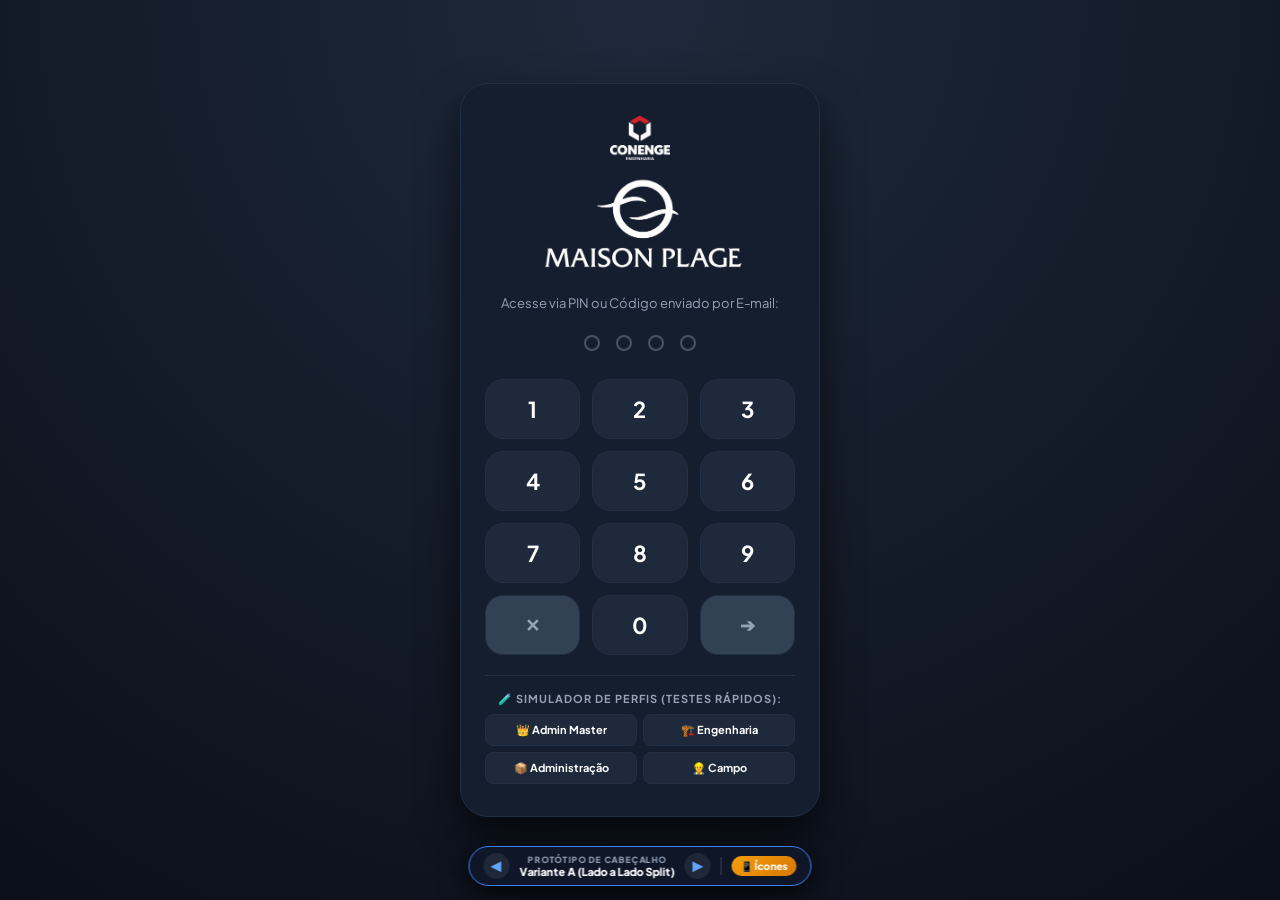
==== templates/index.html @ ecb143fe "feat: icones clean e template atualizado (templates/index.html)" ====
<!DOCTYPE html>
<html lang="pt-BR">
<head>
  <meta charset="UTF-8">
  <meta name="viewport" content="width=device-width, initial-scale=1.0, maximum-scale=1.0, user-scalable=no">
  <title>Maison Plage • App Oficial</title>
  <link rel="manifest" href="/manifest.json">
  <link rel="apple-touch-icon" sizes="180x180" href="/static/img/apple-touch-icon.png">
  <link rel="icon" type="image/png" sizes="32x32" href="/static/img/favicon.png">
  <link rel="icon" type="image/png" sizes="16x16" href="/static/img/favicon.png">
  <meta name="theme-color" content="#0f172a">
  <meta name="apple-mobile-web-app-capable" content="yes">
  <meta name="apple-mobile-web-app-status-bar-style" content="black-translucent">
  <meta name="apple-mobile-web-app-title" content="Maison Plage">
  <link rel="stylesheet" href="/static/css/app.css?v=20260831_1750">
  <link rel="preconnect" href="https://fonts.googleapis.com">
  <link rel="preconnect" href="https://fonts.gstatic.com" crossorigin>
  <link href="https://fonts.googleapis.com/css2?family=Plus+Jakarta+Sans:wght@400;500;600;700;800&display=swap" rel="stylesheet">
</head>
<body>

  <!-- TELA DE LOGIN COM PIN, OTP E SIMULADOR DE PERFIS -->
  
  <!-- TELA DE CONVITE E CADASTRO DE NOVO MEMBRO -->
  <div id="inviteScreen" class="login-screen" style="display:none;">
    <div class="login-box" style="max-width:380px;">
      <div style="text-align:center;margin-bottom:14px;">
        <img src="/static/img/logo_conenge.png" alt="Conenge Engenharia" style="height:32px;object-fit:contain;margin-bottom:8px;display:inline-block;">
        <div>
          <img src="/static/img/logo_maison_plage.png" alt="Maison Plage" style="max-width:180px;height:auto;object-fit:contain;display:inline-block;">
        </div>
      </div>
      <p class="login-sub" id="inviteSubTitle">Você foi convidado para acessar o App da Obra!</p>

      <div id="inviteValidBox" style="margin-top:16px;">
        <div style="font-size:12px;color:#94a3b8;margin-bottom:12px;text-align:left;">Preencha seus dados para solicitar liberação ao Administrador:</div>
        <input type="text" id="invNomeInput" class="search-input" placeholder="Seu Nome Completo (ex: Carlos Silva)" style="margin-bottom:10px;text-align:left;">
        <input type="tel" id="invContatoInput" class="search-input" placeholder="Celular / WhatsApp com DDD" style="margin-bottom:16px;text-align:left;">
        <button class="btn-pdf-action" onclick="app.submitInviteRegistration()" style="width:100%;padding:14px;font-size:14px;border:none;cursor:pointer;">
          📲 Solicitar Acesso à Obra
        </button>
      </div>

      <div id="invitePendingBox" style="display:none;margin-top:16px;text-align:center;">
        <div style="font-size:32px;margin-bottom:10px;">⏳</div>
        <div style="font-size:15px;font-weight:800;color:#fbbf24;margin-bottom:6px;">Solicitação em Análise!</div>
        <div style="font-size:12px;color:#94a3b8;line-height:1.5;margin-bottom:16px;">
          Seus dados foram enviados com sucesso. Assim que o <b>Administrador Paulo</b> aprovar seu acesso, você receberá seu PIN de entrada.
        </div>
        <button class="btn-profile-test" onclick="app.checkPendingStatus()" style="width:100%;padding:10px;">
          🔄 Verificar se já fui Aprovado
        </button>
      </div>

      <div id="inviteExpiredBox" style="display:none;margin-top:16px;text-align:center;">
        <div style="font-size:32px;margin-bottom:10px;">⚠️</div>
        <div style="font-size:14px;font-weight:800;color:#ef4444;margin-bottom:8px;">Link de Convite Já Utilizado</div>
        <div style="font-size:12px;color:#94a3b8;line-height:1.5;">
          Este link de uso único já foi utilizado para outro cadastro. Por favor, solicite um novo link ao Administrador.
        </div>
        <button class="btn-profile-test" onclick="window.location.href='/'" style="margin-top:16px;width:100%;">
          Ir para Tela de Entrada
        </button>
      </div>
    </div>
  </div>

  <div id="loginScreen" class="login-screen">
    <div class="login-box">
      <div style="text-align:center;margin-bottom:18px;">
        <img src="/static/img/logo_conenge.png" alt="Conenge Engenharia" style="height:44px;object-fit:contain;margin-bottom:12px;display:inline-block;">
        <div>
          <img src="/static/img/logo_maison_plage.png" alt="Maison Plage" style="max-width:230px;height:auto;object-fit:contain;display:inline-block;">
        </div>
      </div>
      <p class="login-sub">Acesse via PIN ou Código enviado por E-mail:</p>

      <div class="pin-display">
        <span class="pin-dot" id="dot1"></span>
        <span class="pin-dot" id="dot2"></span>
        <span class="pin-dot" id="dot3"></span>
        <span class="pin-dot" id="dot4"></span>
      </div>

      <div class="pin-pad">
        <button class="pin-btn" onclick="app.pressPin('1')">1</button>
        <button class="pin-btn" onclick="app.pressPin('2')">2</button>
        <button class="pin-btn" onclick="app.pressPin('3')">3</button>
        <button class="pin-btn" onclick="app.pressPin('4')">4</button>
        <button class="pin-btn" onclick="app.pressPin('5')">5</button>
        <button class="pin-btn" onclick="app.pressPin('6')">6</button>
        <button class="pin-btn" onclick="app.pressPin('7')">7</button>
        <button class="pin-btn" onclick="app.pressPin('8')">8</button>
        <button class="pin-btn" onclick="app.pressPin('9')">9</button>
        <button class="pin-btn pin-action" onclick="app.clearPin()">✕</button>
        <button class="pin-btn" onclick="app.pressPin('0')">0</button>
        <button class="pin-btn pin-action" onclick="app.submitPin()">➔</button>
      </div>

      <!-- SIMULADOR DE TESTES DOS 4 PERFIS -->
      <div style="margin-top:20px;padding-top:16px;border-top:1px solid rgba(255,255,255,0.08);">
        <div style="font-size:11px;font-weight:700;color:var(--text-muted);text-transform:uppercase;letter-spacing:1px;margin-bottom:8px;text-align:center;">🧪 Simulador de Perfis (Testes Rápidos):</div>
        <div style="display:grid;grid-template-columns:1fr 1fr;gap:6px;">
          <button class="btn-profile-test" onclick="app.quickLogin('admin')">👑 Admin Master</button>
          <button class="btn-profile-test" onclick="app.quickLogin('engenharia')">🏗️ Engenharia</button>
          <button class="btn-profile-test" onclick="app.quickLogin('administracao')">📦 Administração</button>
          <button class="btn-profile-test" onclick="app.quickLogin('campo')">👷 Campo</button>
        </div>
      </div>

      </div>
    </div>
  </div>

  <!-- APLICAÇÃO PRINCIPAL (EXIBIDA APÓS O LOGIN) -->
  <div id="appContainer" class="app-container" style="display:none;">
    <!-- HEADER -->
    <header class="app-header">
      <div id="headerTopContainer">
        <!-- Renderizado dinamicamente pelo Prototype Switcher (Variantes A, B, C, D) -->
      </div>

      <!-- BUSCA RÁPIDA -->
      <div class="search-bar">
        <span class="search-icon">🔍</span>
        <input type="text" id="searchInput" placeholder="Buscar material, insumo ou nº do PC..." oninput="app.handleSearch(this.value)">
        <button class="clear-search" id="clearSearchBtn" onclick="app.clearSearch()" style="display:none;">✕</button>
      </div>

      <!-- CARROSSEL DE 8 MÓDULOS -->
      <nav class="nav-modules">
        <button class="module-tab active" onclick="app.setModule('week')">🚚 Semana</button>
        <button class="module-tab" onclick="app.setModule('month')">🗓️ Mês</button>
        <button class="module-tab" onclick="app.setModule('search')">🔍 Insumos</button>
        <button class="module-tab" onclick="app.setModule('groups')">🏢 Grupos</button>
        <button class="module-tab" onclick="app.setModule('recent')">🛒 Recentes</button>
        <button class="module-tab" id="tabSuppliers" onclick="app.setModule('suppliers')">📞 Fornecedores</button>
        <button class="module-tab" id="tabFinancial" onclick="app.setModule('financial')">💰 Financeiro</button>
        <button class="module-tab" id="tabTeam" onclick="app.setModule('team')" style="display:none;">👥 Usuários</button>
        <button class="module-tab" id="tabExport" onclick="app.setModule('excel')">📊 Planilha</button>
      </nav>
    </header>

    <!-- ÁREA DE CONTEÚDO DINÂMICO -->
    <main class="app-body">

      <!-- MÓDULO 1: ENTREGAS DA SEMANA -->
      <section id="modWeek" class="module-section active">
        <div class="section-toolbar">
          <button class="nav-arrow" onclick="app.shiftWeek(-1)">◀ Anterior</button>
          <span class="toolbar-title" id="weekTitle">Esta Semana</span>
          <button class="nav-arrow" onclick="app.shiftWeek(1)">Próxima ▶</button>
        </div>
        <div class="cards-list" id="weekCards"></div>
      </section>

      <!-- MÓDULO 2: ENTREGAS DO MÊS -->
      <section id="modMonth" class="module-section">
                <div class="months-bar">
          <button class="month-pill" onclick="app.selectMonth(6)">Jun/26 (66)</button>
          <button class="month-pill" onclick="app.selectMonth(7)">Jul/26 (61)</button>
          <button class="month-pill active" onclick="app.selectMonth(8)">Ago/26 (34)</button>
          <button class="month-pill" onclick="app.selectMonth(9)">Set/26 (1)</button>
          <button class="month-pill" onclick="app.selectMonth(10)">Out/26 (0)</button>
          <button class="month-pill" onclick="app.selectMonth(11)">Nov/26 (0)</button>
          <button class="month-pill" onclick="app.selectMonth(12)">Dez/26 (1)</button>
        </div>
        <div class="cards-list" id="monthCards"></div>
      </section>

      <!-- MÓDULO 3: CATÁLOGO ALFABÉTICO DE INSUMOS (A-Z) -->
      <section id="modSearch" class="module-section">
        <div class="search-head-box" style="background: var(--surface); border: 1px solid var(--surface-border); border-radius: var(--radius); padding: 12px; margin-bottom: 10px;">
          <div class="letters-bar" id="lettersBar"></div>
          <div id="catalogMetrics" style="font-size:11px;color:var(--text-muted);margin-top:6px;font-weight:600;">Carregando insumos...</div>
        </div>

        <div class="materials-lean-list" id="materialsLeanList">
          <div style="padding:24px;text-align:center;color:#94a3b8">⏳ Carregando catálogo de insumos...</div>
        </div>
      </section>

      <!-- MÓDULO 4: GRUPOS DA OBRA -->
      <section id="modGroups" class="module-section">
        <div class="groups-grid" id="groupsGrid"></div>
      </section>

      <!-- MÓDULO 5: COMPRAS RECENTES -->
      <section id="modRecent" class="module-section">
        <div class="cards-list" id="recentCards"></div>
      </section>

      <!-- MÓDULO 6: FORNECEDORES -->
      <section id="modSuppliers" class="module-section">
        <div class="search-head-box" style="background: var(--surface); border: 1px solid var(--surface-border); border-radius: var(--radius); padding: 12px; margin-bottom: 10px;">
          <div class="letters-bar" id="supplierLettersBar"></div>
          <div id="supplierMetrics" style="font-size:11px;color:var(--text-muted);margin-top:6px;font-weight:600;">Carregando fornecedores...</div>
        </div>
        <div class="cards-list" id="suppliersCards"></div>
      </section>

      <!-- MÓDULO 7: FLUXO FINANCEIRO -->
      <section id="modFinancial" class="module-section">
        <div class="financial-box" id="financialBox"></div>
      </section>

      <!-- MÓDULO 8: USUÁRIOS & CONVITES -->
      <section id="modTeam" class="module-section">
        <div style="display:flex;justify-content:space-between;align-items:center;margin-bottom:14px;">
          <h2>👥 Gestão de Usuários</h2>
          <button class="btn-pdf-action" onclick="app.openGenerateInviteModal()" style="margin-top:0;padding:8px 12px;font-size:11px;border:none;cursor:pointer;background:linear-gradient(135deg, #2563eb, #1d4ed8);">
            🔗 Gerar Link de Convite
          </button>
        </div>

        <!-- SEÇÃO DE SOLICITAÇÕES PENDENTES -->
        <div id="pendingRequestsContainer" style="display:none;margin-bottom:16px;">
          <div style="font-size:12px;font-weight:800;color:#fbbf24;text-transform:uppercase;letter-spacing:0.5px;margin-bottom:8px;">
            🔔 Solicitações Pendentes de Aprovação:
          </div>
          <div id="pendingRequestsList" style="display:flex;flex-direction:column;gap:8px;"></div>
        </div>

        <!-- LISTA DE USUÁRIOS ATIVOS -->
        <div style="font-size:12px;font-weight:800;color:var(--text-muted);text-transform:uppercase;letter-spacing:0.5px;margin-bottom:8px;">
          👥 Membros com Acesso Autorizado:
        </div>
        <div class="team-list" id="teamList">
          <div style="padding:20px;text-align:center;color:#94a3b8">Carregando usuários...</div>
        </div>
      </section>


    
      <!-- MODULO: VISUALIZADOR DE EXCEL INTEGRADO -->
      <!-- MODULO: CENTRAL DE PLANILHAS E RELATÓRIOS EM EXCEL -->
      <!-- MODULO: CENTRAL DE PLANILHAS EM EXCEL (2 RELATÓRIOS OFICIAIS) -->
      <section id="modExcel" class="module-section">
        <div class="excel-header-box">
          <div style="font-size:16px;font-weight:800;color:#fff;">📊 Planilhas Oficiais da Obra</div>
          <div style="font-size:12px;color:var(--text-muted);margin-top:4px;">Baixe os relatórios em formato Microsoft Excel (.xlsx) prontos para análise no computador ou celular:</div>
        </div>

        <div class="cards-list">
          <!-- CARD 1: GERAL CONSOLIDADA -->
          <div class="supplier-card" style="border-left:4px solid #3b82f6;">
            <div>
              <div class="sup-name" style="color:#fff;">📑 1. Planilha Geral Consolidada da Obra</div>
              <div class="sup-info">Todos os 163 pedidos ativos e 534 itens de compras (a partir de Junho/2026), com fornecedores oficiais, quantidades, prazos e valores consolidados.</div>
            </div>
            <div class="sup-actions">
              <a href="/api/export/excel?tipo=geral&role=admin" class="btn-download-action" style="text-decoration:none;display:inline-flex;align-items:center;gap:6px;">📥 Baixar Planilha Geral (.xlsx)</a>
            </div>
          </div>

          <!-- CARD 2: FLUXO DE DESEMBOLSO -->
          <div class="supplier-card" style="border-left:4px solid #10b981;">
            <div>
              <div class="sup-name" style="color:#fff;">💰 2. Planilha de Fluxo Financeiro & Desembolso</div>
              <div class="sup-info">Todas as parcelas calculadas por condição de pagamento (30/60/90 dias), organizadas por datas de vencimento e valores mensais para gestão de caixa.</div>
            </div>
            <div class="sup-actions">
              <a href="/api/export/excel?tipo=financeiro&role=admin" class="btn-download-action" style="background:#059669;text-decoration:none;display:inline-flex;align-items:center;gap:6px;">📥 Baixar Fluxo Financeiro (.xlsx)</a>
            </div>
          </div>

        </div>
      </section>

    </main>
  </div>

  <!-- MODAL DE DETALHES DO PEDIDO -->
  <div class="modal-backdrop" id="orderModal" onclick="app.closeModal(event)">
    <div class="modal-sheet" onclick="event.stopPropagation()">
      <div class="sheet-handle"></div>
      <div class="modal-head">
        <div>
          <h2 class="order-number" id="mOrderNum">PC 00000</h2>
          <p class="order-fornec" id="mFornec">Fornecedor</p>
        </div>
        <button class="btn-close" onclick="app.closeModal()">✕</button>
      </div>

      <div class="order-meta-card" id="mOrderMeta"></div>

      <h3 class="items-head">📦 Itens Solicitados:</h3>
      <div class="items-list-box" id="mItemsList"></div>

      <div class="modal-actions" id="mModalActions"></div>
    </div>
  </div>

  <!-- MODAL DE PEDIDOS DO INSUMO SELECIONADO -->
  <div class="modal-backdrop" id="matOrdersModal" onclick="app.closeMatOrdersModal(event)">
    <div class="modal-sheet" onclick="event.stopPropagation()">
      <div class="sheet-handle"></div>
      <div class="modal-head">
        <div>
          <h2 class="order-number" id="matModalTitle" style="font-size:15px;line-height:1.2;">Nome do Insumo</h2>
          <p class="order-fornec" id="matModalSub" style="color:#60a5fa;font-size:12px;margin-top:2px;">Pedidos de Compra</p>
        </div>
        <button class="btn-close" onclick="app.closeMatOrdersModal()">✕</button>
      </div>
      <div class="cards-list" id="matOrdersCards" style="margin-top:8px;"></div>
    </div>
  </div>

  <!-- MODAL DE ADICIONAR NOVO USUÁRIO -->
  <div class="modal-backdrop" id="addUserModal" onclick="app.closeAddUserModal(event)">
    <div class="modal-sheet" onclick="event.stopPropagation()">
      <div class="sheet-handle"></div>
      <div class="modal-head">
        <h2>Adicionar Novo Membro</h2>
        <button class="btn-close" onclick="app.closeAddUserModal()">✕</button>
      </div>
      <div class="form-group">
        <label>Nome Completo:</label>
        <input type="text" id="newUserName" placeholder="Ex: Lucas Ferreira">
      </div>
      <div class="form-group">
        <label>PIN de Acesso (4 dígitos):</label>
        <input type="number" id="newUserPin" placeholder="Ex: 5544" maxlength="4">
      </div>
      <div class="form-group">
        <label>Perfil de Acesso:</label>
        <select id="newUserRole">
          <option value="campo">👷 Campo (Sem Valores R$ / Sem Fornec)</option>
          <option value="administracao">📦 Administração (Com Valores R$ / Fornec)</option>
          <option value="engenharia">🏗️ Engenharia (Acesso Técnico e Financeiro)</option>
          <option value="admin">👑 Administrador Master</option>
        </select>
      </div>
      <button class="btn-save-user" onclick="app.saveNewUser()">Salvar e Conceder Acesso</button>
    </div>
  </div>

  <script src="/static/js/app.js?v=20261002_proto"></script>

  <!-- MODAL DE VISUALIZADOR DE PDF INTEGRADO -->
  <div id="pdfViewerModal" class="modal-backdrop">
    <div class="modal-sheet pdf-sheet">
      <div class="modal-head">
        <div>
          <div id="pdfViewerTitle" class="order-number">Visualizador de PDF</div>
          <div id="pdfViewerSub" class="order-fornec">Documento Oficial</div>
        </div>
        <div style="display:flex;gap:8px;">
          <button class="btn-share-pdf" onclick="app.sharePdf()">📤 Compartilhar</button>
          <button class="btn-close" onclick="app.closePdfViewer()">✕</button>
        </div>
      </div>
      <div class="pdf-frame-wrapper">
        <iframe id="pdfFrame" src="" frameborder="0"></iframe>
      </div>
    </div>
  </div>


  <!-- MODAL DE DISCAGEM COM EDIÇÃO DE PREFIXO/NÚMERO -->
  <div class="modal-backdrop" id="callModal" onclick="app.closeCallModal(event)">
    <div class="modal-sheet" onclick="event.stopPropagation()" style="max-height:50vh;">
      <div class="sheet-handle"></div>
      <div class="modal-head">
        <div>
          <h2 class="order-number" style="font-size:16px;">📞 Fazer Ligação</h2>
          <p class="order-fornec" id="callModalContactName">Contato</p>
        </div>
        <button class="btn-close" onclick="app.closeCallModal()">✕</button>
      </div>

      <div style="margin-top:10px;">
        <label style="font-size:12px;color:var(--text-muted);display:block;margin-bottom:6px;">Confirme ou edite o número (adicione operadora ou DDD se necessário):</label>
        <div style="display:flex;gap:6px;align-items:center;">
          <input type="tel" id="callPhoneInput" class="search-input" style="font-size:16px;font-weight:700;letter-spacing:0.5px;color:#fff;background:#0f172a;border:1px solid #3b82f6;">
        </div>
        <div style="display:flex;gap:8px;margin-top:14px;">
          <button onclick="app.confirmCall()" class="btn-pdf-action" style="flex:2;background:linear-gradient(135deg, #10b981, #059669);margin-top:0;box-shadow:0 4px 15px rgba(16,185,129,0.4);">
            📞 Discar Agora
          </button>
          <button onclick="app.closeCallModal()" class="btn-pdf-action" style="flex:1;background:#334155;margin-top:0;">
            Cancelar
          </button>
        </div>
      </div>
    </div>
  </div>


  <!-- MODAL DE PEDIDOS DO INSUMO SELECIONADO -->
  <div class="modal-backdrop" id="matOrdersModal" onclick="app.closeMatOrdersModal(event)">
    <div class="modal-sheet" onclick="event.stopPropagation()">
      <div class="sheet-handle"></div>
      <div class="modal-head">
        <div>
          <h2 class="order-number" id="matModalTitle" style="font-size:16px;">Insumo</h2>
          <p class="order-fornec" id="matModalSub">Pedidos de Compra Vinculados</p>
        </div>
        <button class="btn-close" onclick="app.closeMatOrdersModal()">✕</button>
      </div>
      <div class="cards-list" id="matOrdersCards" style="margin-top:10px;"></div>
    </div>
  </div>


  <!-- MODAL DE LINK DE CONVITE GERADO -->
  <div class="modal-backdrop" id="inviteGeneratedModal" onclick="app.closeInviteModal(event)">
    <div class="modal-sheet" onclick="event.stopPropagation()" style="max-height:85vh;">
      <div class="sheet-handle"></div>
      <div class="modal-head">
        <div>
          <h2 class="order-number" style="font-size:16px;">🔗 Link de Convite Único</h2>
          <p class="order-fornec">Válido para 1 único cadastro de novo membro</p>
        </div>
        <button class="btn-close" onclick="app.closeInviteModal()">✕</button>
      </div>
      
      <div style="padding:14px 0;">
        <div style="font-size:12px;color:#94a3b8;margin-bottom:8px;">Envie este link para o novo usuário instalar e solicitar acesso:</div>
        <input type="text" id="generatedInviteLinkInput" class="search-input" readonly style="color:#60a5fa;font-weight:700;font-size:12px;background:rgba(0,0,0,0.3);margin-bottom:12px;" onclick="this.select()">
        
        <div style="display:flex;gap:8px;">
          <button class="btn-pdf-action" onclick="app.copyInviteLink()" style="flex:1;border:none;cursor:pointer;">
            📋 Copiar Link
          </button>
          <button class="btn-pdf-action" onclick="app.shareInviteLink()" style="flex:1;background:linear-gradient(135deg, #10b981, #059669);border:none;cursor:pointer;">
            💬 Enviar WhatsApp
          </button>
        </div>
      </div>
    </div>
  </div>

  <!-- ======================================================== -->
  <!-- MODAL DE ESCOLHA DO ÍCONE DE ATALHO NO CELULAR (PWA)     -->
  <!-- ======================================================== -->
  <div class="modal-backdrop" id="shortcutIconsModal" onclick="app.closeShortcutIconsModal(event)">
    <div class="modal-sheet" onclick="event.stopPropagation()" style="max-height:92vh;">
      <div class="sheet-handle"></div>
      <div class="modal-head">
        <div>
          <h2 class="order-number" style="font-size:16px;">📱 Ícone de Atalho no Celular</h2>
          <p class="order-fornec" style="color:#60a5fa;">Escolha o visual que ficará na tela inicial do seu celular</p>
        </div>
        <button class="btn-close" onclick="app.closeShortcutIconsModal()">✕</button>
      </div>

      <div style="display:grid;grid-template-columns:1fr 1fr;gap:12px;margin-top:14px;">
        <!-- OPÇÃO 1 -->
        <div style="background:rgba(255,255,255,0.03);border:2px solid #3b82f6;border-radius:14px;padding:10px;text-align:center;display:flex;flex-direction:column;align-items:center;">
          <img src="/static/img/icon_clean_1.jpg" alt="Opção 1" style="width:90px;height:90px;border-radius:20px;box-shadow:0 4px 15px rgba(0,0,0,0.6);margin-bottom:8px;">
          <div style="font-size:11px;font-weight:800;color:#fff;">1. Traço Linear Ouro</div>
          <div style="font-size:9.5px;color:#94a3b8;margin:2px 0 8px;">Contorno fino ouro/branco com cubo central</div>
          <button onclick="app.selectActiveIcon(1)" style="width:100%;background:#2563eb;color:#fff;border:none;border-radius:8px;padding:5px;font-size:10px;font-weight:800;cursor:pointer;">Ativo no Celular ✓</button>
        </div>

        <!-- OPÇÃO 2 -->
        <div style="background:rgba(255,255,255,0.03);border:1px solid rgba(255,255,255,0.1);border-radius:14px;padding:10px;text-align:center;display:flex;flex-direction:column;align-items:center;">
          <img src="/static/img/icon_clean_2.jpg" alt="Opção 2" style="width:90px;height:90px;border-radius:20px;box-shadow:0 4px 15px rgba(0,0,0,0.6);margin-bottom:8px;">
          <div style="font-size:11px;font-weight:800;color:#fff;">2. Flat Aberta (Airbnb)</div>
          <div style="font-size:9.5px;color:#94a3b8;margin:2px 0 8px;">Silhueta branca pura com cubo em levitação</div>
          <button onclick="app.selectActiveIcon(2)" style="width:100%;background:#334155;color:#fff;border:none;border-radius:8px;padding:5px;font-size:10px;font-weight:700;cursor:pointer;">Escolher</button>
        </div>

        <!-- OPÇÃO 3 -->
        <div style="background:rgba(255,255,255,0.03);border:1px solid rgba(255,255,255,0.1);border-radius:14px;padding:10px;text-align:center;display:flex;flex-direction:column;align-items:center;">
          <img src="/static/img/icon_clean_3.jpg" alt="Opção 3" style="width:90px;height:90px;border-radius:20px;box-shadow:0 4px 15px rgba(0,0,0,0.6);margin-bottom:8px;">
          <div style="font-size:11px;font-weight:800;color:#fff;">3. Símbolo Checklist</div>
          <div style="font-size:9.5px;color:#94a3b8;margin:2px 0 8px;">Caixa sólida com visto dourado de pedido</div>
          <button onclick="app.selectActiveIcon(3)" style="width:100%;background:#334155;color:#fff;border:none;border-radius:8px;padding:5px;font-size:10px;font-weight:700;cursor:pointer;">Escolher</button>
        </div>

        <!-- OPÇÃO 4 -->
        <div style="background:rgba(255,255,255,0.03);border:1px solid rgba(255,255,255,0.1);border-radius:14px;padding:10px;text-align:center;display:flex;flex-direction:column;align-items:center;">
          <img src="/static/img/icon_clean_4.jpg" alt="Opção 4" style="width:90px;height:90px;border-radius:20px;box-shadow:0 4px 15px rgba(0,0,0,0.6);margin-bottom:8px;">
          <div style="font-size:11px;font-weight:800;color:#fff;">4. Minimal Swiss</div>
          <div style="font-size:9.5px;color:#94a3b8;margin:2px 0 8px;">Container linear com fita cruzada e cubo</div>
          <button onclick="app.selectActiveIcon(4)" style="width:100%;background:#334155;color:#fff;border:none;border-radius:8px;padding:5px;font-size:10px;font-weight:700;cursor:pointer;">Escolher</button>
        </div>
      </div>
      
      <div style="margin-top:14px;padding:10px;background:rgba(59,130,246,0.1);border:1px solid rgba(59,130,246,0.25);border-radius:10px;font-size:10.5px;color:#93c5fd;line-height:1.4;">
        💡 <b>Como adicionar o atalho no celular:</b><br>
        No Safari do iPhone: toque em <b>Compartilhar (quadrado com seta)</b> → <b>Adicionar à Tela de Início</b>.<br>
        No Chrome do Android: toque nos <b>3 pontinhos</b> → <b>Instalar aplicativo</b> ou <b>Adicionar à tela inicial</b>.
      </div>
    </div>
  </div>

  <!-- ======================================================== -->
  <!-- FLOATING PROTOTYPE SWITCHER (SKILL: PROTOTYPE)           -->
  <!-- ======================================================== -->
  <div id="protoSwitcher" style="position:fixed;bottom:14px;left:50%;transform:translateX(-50%);z-index:9999;background:rgba(15,23,42,0.94);border:1.5px solid #3b82f6;border-radius:30px;padding:6px 14px;display:flex;align-items:center;gap:10px;box-shadow:0 8px 32px rgba(0,0,0,0.85);backdrop-filter:blur(12px);-webkit-backdrop-filter:blur(12px);">
    <button onclick="app.cycleVariant(-1)" style="background:rgba(255,255,255,0.08);border:none;color:#60a5fa;font-size:14px;font-weight:900;cursor:pointer;border-radius:50%;width:26px;height:26px;display:flex;align-items:center;justify-content:center;">◀</button>
    
    <div style="text-align:center;cursor:pointer;" onclick="app.cycleVariant(1)">
      <div style="font-size:8.5px;color:#94a3b8;text-transform:uppercase;letter-spacing:0.8px;font-weight:800;">PROTÓTIPO DE CABEÇALHO</div>
      <div id="protoVariantLabel" style="font-size:11px;font-weight:800;color:#fff;white-space:nowrap;">Variante A (Lado a Lado Split)</div>
    </div>
    
    <button onclick="app.cycleVariant(1)" style="background:rgba(255,255,255,0.08);border:none;color:#60a5fa;font-size:14px;font-weight:900;cursor:pointer;border-radius:50%;width:26px;height:26px;display:flex;align-items:center;justify-content:center;">▶</button>
    
    <div style="height:18px;width:1px;background:rgba(255,255,255,0.18);"></div>
    
    <button onclick="app.openShortcutIconsModal()" title="Ver Opções de Ícone para Tela Inicial" style="background:linear-gradient(135deg, #f59e0b, #d97706);color:#fff;border:none;border-radius:18px;padding:4px 9px;font-size:10px;font-weight:800;cursor:pointer;display:flex;align-items:center;gap:4px;white-space:nowrap;">
      📱 Ícones
    </button>
  </div>

</body>
</html>
---- static/css/app.css ----
:root {
  --primary: #3b82f6;
  --primary-dark: #2563eb;
  --bg: #0b0f19;
  --surface: #151e2e;
  --surface-border: #223046;
  --text-main: #f8fafc;
  --text-muted: #94a3b8;
  --success: #10b981;
  --warning: #f59e0b;
  --danger: #ef4444;
  --radius: 16px;
  --font: 'Plus Jakarta Sans', -apple-system, sans-serif;
}

* { box-sizing: border-box; margin: 0; padding: 0; font-family: var(--font); -webkit-tap-highlight-color: transparent; }
body { background: var(--bg); color: var(--text-main); min-height: 100vh; overflow-x: hidden; }

/* TELA DE LOGIN */
.login-screen { display: flex; align-items: center; justify-content: center; min-height: 100vh; padding: 20px; background: radial-gradient(circle at top, #1e293b, #0b0f19); }
.login-box { background: var(--surface); border: 1px solid var(--surface-border); padding: 32px 24px; border-radius: 28px; width: 100%; max-width: 360px; text-align: center; box-shadow: 0 20px 40px rgba(0,0,0,0.6); }
.login-logo { font-size: 44px; margin-bottom: 8px; }
.login-title { font-size: 22px; font-weight: 800; color: #fff; letter-spacing: -0.5px; margin-bottom: 4px; }
.login-sub { font-size: 13px; color: var(--text-muted); margin-bottom: 24px; }

.pin-display { display: flex; justify-content: center; gap: 16px; margin-bottom: 28px; }
.pin-dot { width: 16px; height: 16px; border-radius: 50%; border: 2px solid #475569; transition: all 0.2s; }
.pin-dot.filled { background: var(--primary); border-color: var(--primary); box-shadow: 0 0 12px var(--primary); }

.pin-pad { display: grid; grid-template-columns: repeat(3, 1fr); gap: 12px; margin-bottom: 20px; }
.pin-btn { background: #1e293b; border: 1px solid var(--surface-border); color: #fff; font-size: 22px; font-weight: 700; height: 60px; border-radius: 18px; cursor: pointer; transition: all 0.1s; }
.pin-btn:active { background: var(--primary); transform: scale(0.95); }
.pin-action { background: #334155; font-size: 18px; color: var(--text-muted); }
.login-hint { font-size: 11px; color: var(--text-muted); line-height: 1.6; border-top: 1px solid var(--surface-border); padding-top: 14px; }

/* HEADER DO APP */
.app-header { background: var(--surface); border-bottom: 1px solid var(--surface-border); padding: 14px 16px 8px; position: sticky; top: 0; z-index: 100; backdrop-filter: blur(8px); }
.header-top { display: flex; justify-content: space-between; align-items: center; margin-bottom: 12px; }
.logo-area { display: flex; align-items: center; gap: 10px; }
.logo-icon { font-size: 26px; }
.logo-title { font-size: 17px; font-weight: 800; color: #fff; }
.user-greeting { font-size: 11px; color: var(--text-muted); font-weight: 600; }
.header-actions { display: flex; align-items: center; gap: 8px; }
.role-tag { background: #1e293b; border: 1px solid var(--surface-border); padding: 4px 10px; border-radius: 14px; font-size: 11px; font-weight: 700; color: #60a5fa; }
.logout-btn { background: #334155; border: none; font-size: 14px; padding: 6px 10px; border-radius: 12px; cursor: pointer; color: #fff; }

.search-bar { display: flex; align-items: center; background: var(--bg); border: 1px solid var(--surface-border); border-radius: 14px; padding: 8px 12px; gap: 8px; margin-bottom: 10px; }
.search-bar input { background: transparent; border: none; color: #fff; width: 100%; outline: none; font-size: 13px; }
.clear-search { background: none; border: none; color: var(--text-muted); cursor: pointer; font-size: 14px; }

/* NAVEGAÇÃO DE MÓDULOS */
.nav-modules { display: flex; gap: 6px; overflow-x: auto; scrollbar-width: none; padding-bottom: 4px; }
.nav-modules::-webkit-scrollbar { display: none; }
.module-tab { background: var(--bg); border: 1px solid var(--surface-border); color: var(--text-muted); padding: 7px 12px; border-radius: 10px; font-size: 12px; font-weight: 700; white-space: nowrap; cursor: pointer; }
.module-tab.active { background: var(--primary); color: #fff; border-color: var(--primary); }

/* CORPO DO APP */
.app-body { padding: 14px; max-width: 650px; margin: 0 auto; }
.module-section { display: none; }
.module-section.active { display: block; }

.section-toolbar { display: flex; justify-content: space-between; align-items: center; background: var(--surface); padding: 8px 12px; border-radius: 14px; border: 1px solid var(--surface-border); margin-bottom: 14px; }
.nav-arrow { background: #1e293b; border: 1px solid var(--surface-border); color: #fff; padding: 6px 12px; border-radius: 8px; font-size: 12px; font-weight: 700; cursor: pointer; }
.toolbar-title { font-weight: 800; font-size: 14px; color: #fff; }

.months-bar { display: flex; gap: 6px; overflow-x: auto; scrollbar-width: none; margin-bottom: 14px; padding-bottom: 4px; }
.months-bar::-webkit-scrollbar { display: none; }
.month-pill { background: var(--surface); border: 1px solid var(--surface-border); color: var(--text-muted); padding: 6px 12px; border-radius: 12px; font-size: 12px; font-weight: 700; cursor: pointer; }
.month-pill.active { background: var(--primary); color: #fff; border-color: var(--primary); }

.quick-tags-grid { display: grid; grid-template-columns: repeat(3, 1fr); gap: 8px; margin-bottom: 14px; }
.quick-tag { background: var(--surface); border: 1px solid var(--surface-border); color: #fff; padding: 10px; border-radius: 12px; font-size: 12px; font-weight: 700; cursor: pointer; }
.quick-tag:active { background: var(--primary); }

.groups-grid { display: grid; grid-template-columns: repeat(2, 1fr); gap: 10px; }
.group-card { background: var(--surface); border: 1px solid var(--surface-border); padding: 14px; border-radius: 16px; cursor: pointer; }
.group-card:active { transform: scale(0.98); }
.group-name { font-size: 13px; font-weight: 800; color: #60a5fa; margin-bottom: 4px; }
.group-count { font-size: 11px; color: var(--text-muted); }

/* CARDS DE PEDIDOS */
.cards-list { display: flex; flex-direction: column; gap: 10px; }
.item-card { background: var(--surface); border: 1px solid var(--surface-border); border-radius: var(--radius); padding: 14px; cursor: pointer; transition: transform 0.1s; }
.item-card:active { transform: scale(0.98); }
.card-header-row { display: flex; justify-content: space-between; align-items: center; margin-bottom: 6px; }
.card-tag-pc { font-weight: 800; font-size: 14px; color: #60a5fa; }
.card-tag-date { font-size: 11px; color: var(--warning); font-weight: 700; background: rgba(245,158,11,0.12); padding: 2px 8px; border-radius: 6px; }
.card-supplier-name { font-size: 14px; font-weight: 700; color: #fff; margin-bottom: 4px; }
.card-summary-desc { font-size: 12px; color: var(--text-muted); line-height: 1.4; margin-bottom: 8px; }
.card-footer-row { display: flex; justify-content: space-between; align-items: center; border-top: 1px solid rgba(255,255,255,0.05); padding-top: 8px; font-size: 11px; }
.card-money-val { font-weight: 800; color: var(--success); font-size: 13px; }

/* FORNECEDORES */
.supplier-card { background: var(--surface); border: 1px solid var(--surface-border); border-radius: var(--radius); padding: 14px; margin-bottom: 10px; }
.sup-name { font-weight: 800; color: #60a5fa; font-size: 14px; margin-bottom: 6px; }
.sup-info { font-size: 12px; color: var(--text-muted); margin-bottom: 4px; }
.sup-actions { display: flex; gap: 8px; margin-top: 10px; flex-wrap: wrap; }
.btn-call { background: #2563eb; color: #fff; border: none; padding: 8px 14px; border-radius: 10px; font-size: 12px; font-weight: 700; text-decoration: none; display: inline-flex; align-items: center; gap: 6px; }
.btn-mail { background: #7c3aed; color: #fff; border: none; padding: 8px 14px; border-radius: 10px; font-size: 12px; font-weight: 700; text-decoration: none; display: inline-flex; align-items: center; gap: 6px; }
.btn-wpp { background: #059669; color: #fff; border: none; padding: 8px 14px; border-radius: 10px; font-size: 12px; font-weight: 700; text-decoration: none; display: inline-flex; align-items: center; gap: 6px; }
.btn-call:active, .btn-mail:active, .btn-wpp:active { transform: scale(0.96); opacity: 0.9; }


/* FINANCEIRO */
.financial-box { 
  display: flex; 
  flex-direction: column; 
  gap: 8px; 
  width: 100%; 
  box-sizing: border-box; 
}

/* GESTÃO DE EQUIPE */
.team-header { display: flex; justify-content: space-between; align-items: center; margin-bottom: 14px; }
.team-header h2 { font-size: 16px; font-weight: 800; }
.btn-add-user { background: var(--primary); color: #fff; border: none; padding: 8px 14px; border-radius: 10px; font-size: 12px; font-weight: 700; cursor: pointer; }
.user-card { background: var(--surface); border: 1px solid var(--surface-border); border-radius: var(--radius); padding: 14px; display: flex; justify-content: space-between; align-items: center; }
.user-meta-name { font-weight: 800; font-size: 14px; color: #fff; }
.user-meta-role { font-size: 12px; color: var(--text-muted); margin-top: 2px; }
.user-actions { display: flex; gap: 6px; }
.role-select { background: #1e293b; color: #fff; border: 1px solid var(--surface-border); padding: 4px 8px; border-radius: 8px; font-size: 11px; font-weight: 700; }
.btn-del-user { background: rgba(239,68,68,0.2); color: var(--danger); border: 1px solid var(--danger); border-radius: 8px; padding: 4px 8px; font-size: 11px; cursor: pointer; }

/* MODAL ULTRA FLUIDO COM ACELERAÇÃO GPU (60 FPS NATIVO iOS / ANDROID) */
.modal-backdrop { 
  position: fixed; 
  inset: 0; 
  background: rgba(0, 0, 0, 0.78); 
  backdrop-filter: blur(8px); 
  -webkit-backdrop-filter: blur(8px); 
  z-index: 1000; 
  display: flex; 
  align-items: flex-end; 
  justify-content: center;
  opacity: 0;
  visibility: hidden;
  pointer-events: none;
  transition: opacity 0.24s cubic-bezier(0.16, 1, 0.3, 1), visibility 0.24s;
  will-change: opacity, visibility;
}
.modal-backdrop.show { 
  opacity: 1; 
  visibility: visible; 
  pointer-events: auto;
}

.modal-sheet { 
  background: #151e2e; 
  width: 100%; 
  max-width: 550px; 
  max-height: 88vh; 
  border-radius: 24px 24px 0 0; 
  padding: 16px 18px 24px 18px; 
  border-top: 1px solid rgba(255, 255, 255, 0.1); 
  box-shadow: 0 -10px 40px rgba(0, 0, 0, 0.7); 
  transform: translate3d(0, 100%, 0); 
  transition: transform 0.28s cubic-bezier(0.16, 1, 0.3, 1); 
  will-change: transform; 
  overflow-y: auto; 
  -webkit-overflow-scrolling: touch; 
  overscroll-behavior-y: contain; 
  display: flex; 
  flex-direction: column; 
  box-sizing: border-box; 
}
.modal-backdrop.show .modal-sheet { 
  transform: translate3d(0, 0, 0); 
}

.sheet-handle {
  width: 38px;
  height: 4px;
  border-radius: 2px;
  background: rgba(255, 255, 255, 0.22);
  margin: 0 auto 12px auto;
  flex-shrink: 0;
}

.modal-head {
  display: flex;
  justify-content: space-between;
  align-items: flex-start;
  margin-bottom: 12px;
}
.order-number {
  font-size: 18px;
  font-weight: 900;
  color: #60a5fa;
  letter-spacing: -0.3px;
}
.order-fornec {
  font-size: 13px;
  font-weight: 700;
  color: #fff;
  margin-top: 2px;
}
.btn-close {
  background: rgba(255, 255, 255, 0.08);
  border: none;
  color: #94a3b8;
  width: 32px;
  height: 32px;
  border-radius: 50%;
  font-size: 14px;
  font-weight: 700;
  cursor: pointer;
  display: flex;
  align-items: center;
  justify-content: center;
  transition: all 0.15s;
}
.btn-close:active {
  background: rgba(255, 255, 255, 0.2);
  transform: scale(0.92);
}

.order-meta-card {
  background: rgba(0, 0, 0, 0.25);
  border: 1px solid rgba(255, 255, 255, 0.06);
  border-radius: 12px;
  padding: 10px 12px;
  font-size: 11.5px;
  line-height: 1.6;
  margin-bottom: 12px;
}

.items-head {
  font-size: 12px;
  font-weight: 800;
  color: var(--text-muted);
  text-transform: uppercase;
  letter-spacing: 0.5px;
  margin-bottom: 8px;
}

.items-list-box { 
  display: flex; 
  flex-direction: column; 
  gap: 6px; 
  margin-bottom: 14px; 
}
.item-box-row { 
  background: rgba(0, 0, 0, 0.3); 
  border: 1px solid rgba(255, 255, 255, 0.04); 
  padding: 10px 12px; 
  border-radius: 10px; 
  font-size: 12px; 
  display: flex; 
  justify-content: space-between; 
  align-items: center; 
  gap: 8px; 
}
.form-group { margin-bottom: 12px; }
.form-group label { display: block; font-size: 12px; color: var(--text-muted); margin-bottom: 4px; font-weight: 700; }
.form-group input, .form-group select { width: 100%; background: var(--bg); border: 1px solid var(--surface-border); color: #fff; padding: 10px; border-radius: 10px; outline: none; font-size: 13px; }
.btn-save-user { width: 100%; background: var(--primary); color: #fff; border: none; padding: 12px; border-radius: 12px; font-weight: 800; cursor: pointer; font-size: 14px; margin-top: 10px; }

/* BOTÃO DE PDF NO MODAL */
.btn-pdf-action { display: block; width: 100%; text-align: center; background: linear-gradient(135deg, #2563eb, #1d4ed8); color: #fff; text-decoration: none; padding: 12px 14px; border-radius: 12px; font-weight: 800; font-size: 12.5px; margin-top: 10px; box-shadow: 0 4px 15px rgba(37,99,235,0.4); }
.btn-pdf-action:active { transform: scale(0.98); }

/* MACRO GRUPOS */
.macro-group-card { background: var(--surface); border: 1px solid var(--surface-border); border-radius: var(--radius); padding: 14px; margin-bottom: 10px; cursor: pointer; transition: all 0.2s; grid-column: span 2; }
.macro-group-card:active { transform: scale(0.99); }
.macro-title { font-size: 15px; font-weight: 800; color: #fff; }
.macro-badge { background: rgba(37,99,235,0.2); color: #60a5fa; font-weight: 800; font-size: 11px; padding: 3px 8px; border-radius: 8px; }
.macro-sub-info { font-size: 11px; color: var(--text-muted); margin-top: 4px; }
.macro-sub-item { display: flex; justify-content: space-between; align-items: center; background: var(--bg); border: 1px solid rgba(255,255,255,0.05); padding: 8px 12px; border-radius: 8px; margin-bottom: 6px; font-size: 12px; font-weight: 600; cursor: pointer; }
.macro-sub-item:active { background: rgba(37,99,235,0.3); }

/* CONTATOS NO MODAL DO PEDIDO */
.modal-fornec-actions { display: flex; gap: 8px; margin-top: 10px; padding-top: 8px; border-top: 1px solid rgba(255,255,255,0.06); flex-wrap: wrap; }

/* VISUALIZADOR DE PDF */
.pdf-sheet { height: 92vh; max-height: 92vh; display: flex; flex-direction: column; }
.pdf-frame-wrapper { flex: 1; width: 100%; height: 100%; border-radius: 14px; overflow: hidden; background: #fff; margin-top: 10px; }
.pdf-frame-wrapper iframe { width: 100%; height: 100%; border: none; }
.btn-share-pdf { background: #2563eb; color: #fff; border: none; padding: 6px 12px; border-radius: 10px; font-weight: 700; font-size: 11px; cursor: pointer; }

/* VISUALIZADOR DE EXCEL */
.excel-header-box { background: var(--surface); border: 1px solid var(--surface-border); border-radius: var(--radius); padding: 14px; margin-bottom: 12px; }
.btn-download-action { background: #059669; color: #fff; border: none; padding: 8px 12px; border-radius: 8px; font-size: 11px; font-weight: 800; cursor: pointer; }
.excel-table-container { background: var(--surface); border: 1px solid var(--surface-border); border-radius: var(--radius); overflow-x: auto; max-height: 65vh; }
.excel-table { width: 100%; border-collapse: collapse; font-size: 11px; text-align: left; white-space: nowrap; }
.excel-table th { background: #0f172a; color: #94a3b8; padding: 10px 12px; font-weight: 700; border-bottom: 1px solid var(--surface-border); position: sticky; top: 0; }
.excel-table td { padding: 10px 12px; border-bottom: 1px solid rgba(255,255,255,0.04); }
.excel-table tr:active { background: rgba(37,99,235,0.15); cursor: pointer; }

/* BLOCOS DE CONTATO DUPLO */
.contact-sub-box { background: rgba(0,0,0,0.25); border: 1px solid rgba(255,255,255,0.06); border-radius: 10px; padding: 10px 12px; }
.contact-box-header { font-size: 12px; font-weight: 700; color: #60a5fa; margin-bottom: 4px; }
.contact-box-line { font-size: 11px; color: var(--text-muted); margin-bottom: 6px; }

/* ITENS NO MINICARD */
.card-items-snippet { background: rgba(0,0,0,0.2); border: 1px solid rgba(255,255,255,0.04); border-radius: 8px; padding: 8px 10px; margin: 8px 0; font-size: 11px; }
.card-item-line { color: #cbd5e1; margin-bottom: 3px; white-space: nowrap; overflow: hidden; text-overflow: ellipsis; font-weight: 500; }
.card-item-more { color: #60a5fa; font-weight: 700; font-size: 10px; margin-top: 4px; }

/* SIMULADOR DE PERFIS */
.btn-profile-test { background: #1e293b; border: 1px solid var(--surface-border); color: #fff; padding: 8px; border-radius: 8px; font-size: 11px; font-weight: 700; cursor: pointer; text-align: center; }
.btn-profile-test:active { background: #334155; transform: scale(0.98); }
.btn-email-otp { background: transparent; border: 1px solid #3b82f6; color: #60a5fa; padding: 8px 14px; border-radius: 10px; font-size: 12px; font-weight: 700; cursor: pointer; }

/* DASHBOARD FINANCEIRO ULTRA-COMPACTO E 100% RESPONSIVO */
.fin-compact-grid { 
  display: grid; 
  grid-template-columns: 1.15fr 1fr 1fr; 
  gap: 6px; 
  margin-bottom: 8px; 
  width: 100%; 
  box-sizing: border-box; 
}

/* CATÁLOGO ALFABÉTICO A-Z DE INSUMOS */
.letters-bar {
  display: flex;
  gap: 5px;
  overflow-x: auto;
  scrollbar-width: none;
  -webkit-overflow-scrolling: touch;
  padding-bottom: 2px;
}
.letters-bar::-webkit-scrollbar { display: none; }
.letter-pill {
  background: #1e293b;
  border: 1px solid var(--surface-border);
  color: #94a3b8;
  padding: 5px 10px;
  border-radius: 8px;
  font-size: 11px;
  font-weight: 800;
  cursor: pointer;
  white-space: nowrap;
  flex-shrink: 0;
  transition: all 0.15s ease;
}
.letter-pill:hover, .letter-pill.active {
  background: #2563eb;
  color: #fff;
  border-color: #3b82f6;
  box-shadow: 0 2px 10px rgba(37,99,235,0.4);
}
.materials-lean-list {
  display: flex;
  flex-direction: column;
  gap: 5px;
}
.material-lean-row {
  background: var(--surface);
  border: 1px solid var(--surface-border);
  padding: 10px 12px;
  border-radius: 10px;
  display: flex;
  justify-content: space-between;
  align-items: center;
  cursor: pointer;
  transition: transform 0.1s, border-color 0.15s;
}
.material-lean-row:active {
  transform: scale(0.985);
  border-color: #3b82f6;
}
.mat-lean-name {
  font-size: 12px;
  font-weight: 700;
  color: #fff;
  white-space: nowrap;
  overflow: hidden;
  text-overflow: ellipsis;
  flex: 1;
  margin-right: 8px;
}
.mat-lean-badge {
  font-size: 10px;
  font-weight: 800;
  color: #60a5fa;
  background: rgba(37,99,235,0.12);
  border: 1px solid rgba(59,130,246,0.25);
  padding: 3px 8px;
  border-radius: 6px;
  white-space: nowrap;
  flex-shrink: 0;
}
/* DASHBOARD FINANCEIRO SMARTPHONE-NATIVE (100% ENQUADRADO SEM OVERFLOW) */
.fin-hero-card { 
  background: var(--surface); 
  border: 1px solid var(--surface-border); 
  border-left: 4px solid #3b82f6; 
  border-radius: 12px; 
  padding: 10px 12px; 
  margin-bottom: 6px; 
  width: 100%; 
  box-sizing: border-box; 
}
.fin-hero-head { display: flex; justify-content: space-between; align-items: center; margin-bottom: 2px; }
.fin-hero-label { font-size: 9.5px; color: var(--text-muted); font-weight: 800; text-transform: uppercase; letter-spacing: 0.5px; }
.fin-hero-badge { font-size: 9.5px; color: #60a5fa; font-weight: 700; background: rgba(59,130,246,0.1); padding: 1px 6px; border-radius: 4px; }
.fin-hero-val { font-size: 19px; font-weight: 900; color: #60a5fa; line-height: 1.1; margin: 2px 0; }
.fin-hero-sub { font-size: 9.5px; color: #64748b; font-weight: 500; }

.fin-dual-grid { display: grid; grid-template-columns: 1fr 1fr; gap: 6px; margin-bottom: 8px; width: 100%; box-sizing: border-box; }
.fin-sub-card { 
  background: var(--surface); 
  border: 1px solid var(--surface-border); 
  border-radius: 10px; 
  padding: 8px 10px; 
  display: flex; 
  flex-direction: column; 
  justify-content: center; 
  min-width: 0; 
  box-sizing: border-box; 
}
.fin-sub-card.border-gold { border-left: 3px solid #fbbf24; background: rgba(251,191,36,0.03); }
.fin-sub-card.border-green { border-left: 3px solid #10b981; }
.fin-sub-label { font-size: 9px; color: var(--text-muted); font-weight: 800; text-transform: uppercase; white-space: nowrap; overflow: hidden; text-overflow: ellipsis; }
.fin-sub-val { font-size: 13.5px; font-weight: 900; margin: 2px 0 1px; white-space: nowrap; overflow: hidden; text-overflow: ellipsis; }
.fin-sub-pct { font-size: 9px; color: #64748b; font-weight: 600; }

.fin-section-box { 
  background: var(--surface); 
  border: 1px solid var(--surface-border); 
  border-radius: 12px; 
  padding: 10px 12px; 
  margin-bottom: 8px; 
  width: 100%; 
  max-width: 100%; 
  box-sizing: border-box; 
  overflow: hidden; 
}
.fin-section-header { display: flex; justify-content: space-between; align-items: center; margin-bottom: 8px; min-width: 0; }
.fin-section-title { font-size: 11.5px; font-weight: 800; color: #fff; display: flex; align-items: center; gap: 4px; white-space: nowrap; overflow: hidden; text-overflow: ellipsis; }

/* GRÁFICO EM COLUNAS VERTICAIS RESPONSIVO SMARTPHONE */
.fin-chart-columns-container { 
  display: flex; 
  justify-content: space-between; 
  align-items: flex-end; 
  height: 125px; 
  padding: 10px 4px 4px 4px; 
  background: rgba(0,0,0,0.3); 
  border-radius: 10px; 
  border: 1px solid rgba(255,255,255,0.05); 
  width: 100%; 
  max-width: 100%; 
  box-sizing: border-box; 
  overflow: hidden; 
}
.fin-col-wrapper { 
  display: flex; 
  flex-direction: column; 
  align-items: center; 
  justify-content: flex-end; 
  height: 100%; 
  flex: 1; 
  min-width: 0; 
  box-sizing: border-box; 
}
.fin-col-val { font-size: 8.5px; font-weight: 800; color: #94a3b8; margin-bottom: 3px; white-space: nowrap; text-align: center; line-height: 1.1; overflow: hidden; }
.fin-col-track { width: 100%; max-width: 28px; min-width: 14px; height: 68px; background: rgba(255,255,255,0.04); border-radius: 4px 4px 0 0; display: flex; align-items: flex-end; overflow: hidden; box-sizing: border-box; }
.fin-col-bar { width: 100%; background: linear-gradient(180deg, #06b6d4, #0284c7); border-radius: 4px 4px 0 0; min-height: 4px; transition: height 0.5s ease; box-shadow: 0 -2px 8px rgba(6,182,212,0.3); }
.fin-col-bar.bar-current { background: linear-gradient(180deg, #f59e0b, #fbbf24); box-shadow: 0 -2px 10px rgba(251,191,36,0.6); }
.fin-col-bar.bar-past { background: linear-gradient(180deg, #10b981, #059669); opacity: 0.85; }
.fin-col-label { font-size: 9px; font-weight: 700; color: #94a3b8; margin-top: 5px; white-space: nowrap; }
.current-month-col .fin-col-val { color: #fbbf24; font-weight: 900; }
.current-month-col .fin-col-label { color: #fbbf24; font-weight: 900; }

/* BARRA SEGMENTADA MULTI-COR DO ORÇAMENTO (100% UNIFICADA) */
.macro-stacked-bar { display: flex; height: 8px; border-radius: 4px; overflow: hidden; width: 100%; max-width: 100%; background: rgba(255,255,255,0.06); margin-bottom: 8px; box-sizing: border-box; }
.macro-segment { height: 100%; transition: width 0.4s ease; min-width: 2px; }

/* LINHAS FINAS DOS MACRO-GRUPOS */
.macro-row-compact { margin-bottom: 6px; }
.macro-row-head { display: flex; justify-content: space-between; align-items: center; font-size: 10.5px; font-weight: 700; margin-bottom: 2px; }
.macro-row-title { color: #e2e8f0; display: flex; align-items: center; gap: 4px; white-space: nowrap; overflow: hidden; text-overflow: ellipsis; min-width: 0; }
.macro-row-val { color: #fff; font-weight: 800; white-space: nowrap; flex-shrink: 0; margin-left: 6px; font-size: 10.5px; }
.macro-row-track { background: rgba(255,255,255,0.06); height: 4px; border-radius: 2px; overflow: hidden; width: 100%; }
.macro-row-fill { height: 100%; border-radius: 2px; }
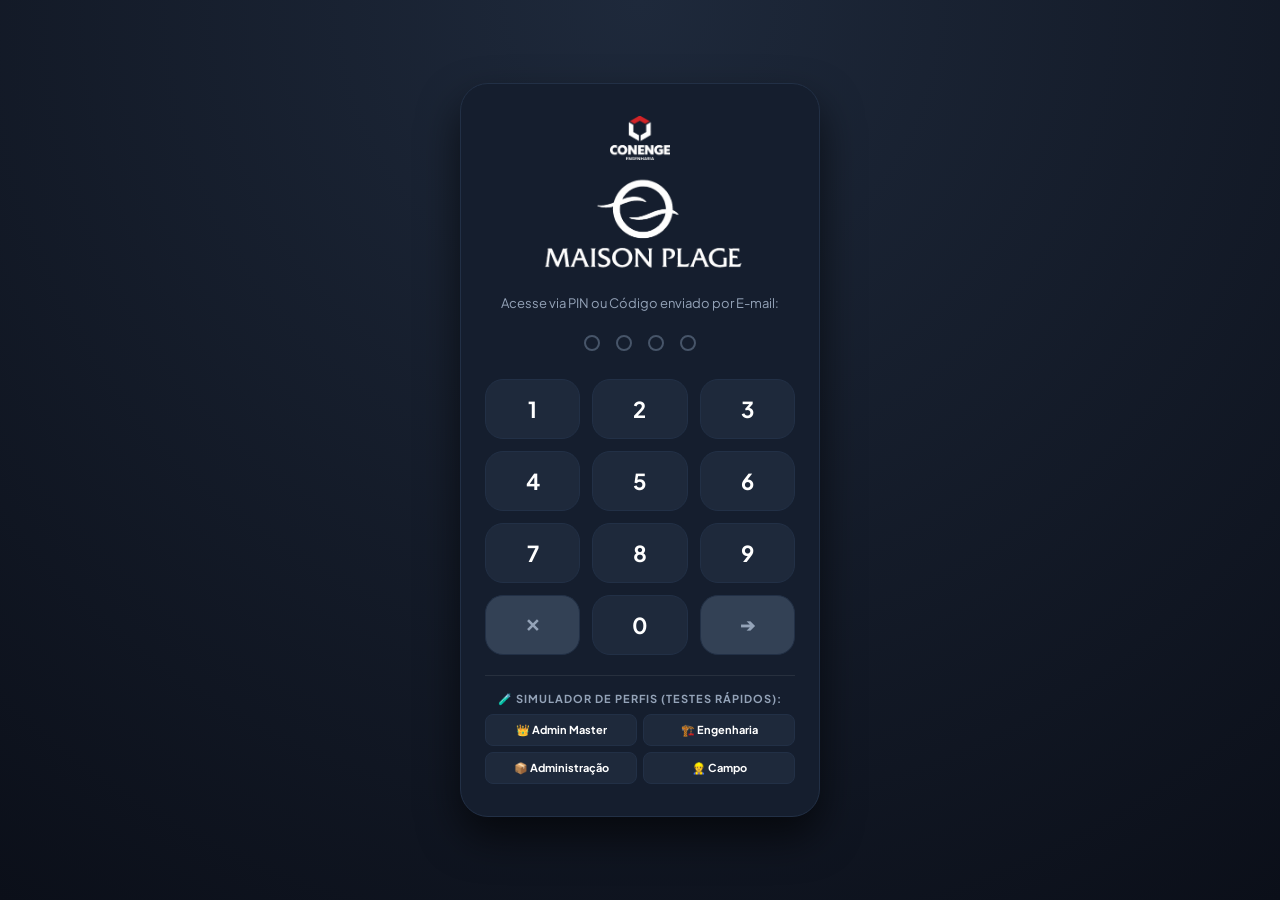
==== commit 91c108a8: "feat: consolidacao definitiva Variante A e icone Flat Aberta clean (templates/index.html)" ====
--- a/templates/index.html
+++ b/templates/index.html
@@ -3,15 +3,15 @@
 <head>
   <meta charset="UTF-8">
   <meta name="viewport" content="width=device-width, initial-scale=1.0, maximum-scale=1.0, user-scalable=no">
-  <title>Maison Plage • App Oficial</title>
-  <link rel="manifest" href="/manifest.json">
-  <link rel="apple-touch-icon" sizes="180x180" href="/static/img/apple-touch-icon.png">
-  <link rel="icon" type="image/png" sizes="32x32" href="/static/img/favicon.png">
-  <link rel="icon" type="image/png" sizes="16x16" href="/static/img/favicon.png">
+  <title>Pedidos MP • Maison Plage</title>
+  <link rel="manifest" href="/static/manifest.json">
+  <link rel="apple-touch-icon" sizes="180x180" href="/static/img/apple-touch-icon.png?v=clean2">
+  <link rel="icon" type="image/png" sizes="32x32" href="/static/img/favicon.png?v=clean2">
+  <link rel="icon" type="image/png" sizes="16x16" href="/static/img/favicon.png?v=clean2">
   <meta name="theme-color" content="#0f172a">
   <meta name="apple-mobile-web-app-capable" content="yes">
   <meta name="apple-mobile-web-app-status-bar-style" content="black-translucent">
-  <meta name="apple-mobile-web-app-title" content="Maison Plage">
+  <meta name="apple-mobile-web-app-title" content="Pedidos MP">
   <link rel="stylesheet" href="/static/css/app.css?v=20260831_1750">
   <link rel="preconnect" href="https://fonts.googleapis.com">
   <link rel="preconnect" href="https://fonts.gstatic.com" crossorigin>
@@ -115,9 +115,26 @@
   <!-- APLICAÇÃO PRINCIPAL (EXIBIDA APÓS O LOGIN) -->
   <div id="appContainer" class="app-container" style="display:none;">
     <!-- HEADER -->
+    <!-- HEADER CONSOLIDADO: VARIANTE A (SPLIT LADO A LADO) -->
     <header class="app-header">
-      <div id="headerTopContainer">
-        <!-- Renderizado dinamicamente pelo Prototype Switcher (Variantes A, B, C, D) -->
+      <div id="headerTopContainer" style="width:100%;">
+        <div style="display:flex;flex-direction:column;gap:6px;width:100%;">
+          <div style="display:flex;justify-content:space-between;align-items:center;padding-bottom:6px;border-bottom:1px solid rgba(255,255,255,0.08);">
+            <img src="/static/img/logo_maison_plage.png" alt="Maison Plage" style="height:32px;object-fit:contain;">
+            <div style="height:20px;width:1px;background:rgba(255,255,255,0.18);margin:0 8px;"></div>
+            <img src="/static/img/logo_conenge.png" alt="Conenge" style="height:24px;object-fit:contain;">
+          </div>
+          <div style="display:flex;justify-content:space-between;align-items:center;">
+            <div style="display:flex;align-items:center;gap:6px;">
+              <span id="headerGreeting" style="font-size:12px;font-weight:800;color:#fff;">Olá, Paulo</span>
+              <span id="headerRoleBadge" class="role-tag" style="font-size:9.5px;padding:2px 6px;">👑 Admin</span>
+            </div>
+            <div style="display:flex;align-items:center;gap:6px;">
+              <span id="headerOrdersCountBadge" style="font-size:9.5px;color:#10b981;font-weight:700;background:rgba(16,185,129,0.1);padding:2px 6px;border-radius:4px;">🟢 1.306 itens</span>
+              <button class="logout-btn" onclick="app.logout()" title="Sair" style="padding:3px 7px;font-size:11px;">🚪</button>
+            </div>
+          </div>
+        </div>
       </div>
 
       <!-- BUSCA RÁPIDA -->
@@ -335,7 +352,7 @@
     </div>
   </div>
 
-  <script src="/static/js/app.js?v=20261002_proto"></script>
+  <script src="/static/js/app.js?v=20261002_clean2"></script>
 
   <!-- MODAL DE VISUALIZADOR DE PDF INTEGRADO -->
   <div id="pdfViewerModal" class="modal-backdrop">
@@ -431,81 +448,5 @@
     </div>
   </div>
 
-  <!-- ======================================================== -->
-  <!-- MODAL DE ESCOLHA DO ÍCONE DE ATALHO NO CELULAR (PWA)     -->
-  <!-- ======================================================== -->
-  <div class="modal-backdrop" id="shortcutIconsModal" onclick="app.closeShortcutIconsModal(event)">
-    <div class="modal-sheet" onclick="event.stopPropagation()" style="max-height:92vh;">
-      <div class="sheet-handle"></div>
-      <div class="modal-head">
-        <div>
-          <h2 class="order-number" style="font-size:16px;">📱 Ícone de Atalho no Celular</h2>
-          <p class="order-fornec" style="color:#60a5fa;">Escolha o visual que ficará na tela inicial do seu celular</p>
-        </div>
-        <button class="btn-close" onclick="app.closeShortcutIconsModal()">✕</button>
-      </div>
-
-      <div style="display:grid;grid-template-columns:1fr 1fr;gap:12px;margin-top:14px;">
-        <!-- OPÇÃO 1 -->
-        <div style="background:rgba(255,255,255,0.03);border:2px solid #3b82f6;border-radius:14px;padding:10px;text-align:center;display:flex;flex-direction:column;align-items:center;">
-          <img src="/static/img/icon_clean_1.jpg" alt="Opção 1" style="width:90px;height:90px;border-radius:20px;box-shadow:0 4px 15px rgba(0,0,0,0.6);margin-bottom:8px;">
-          <div style="font-size:11px;font-weight:800;color:#fff;">1. Traço Linear Ouro</div>
-          <div style="font-size:9.5px;color:#94a3b8;margin:2px 0 8px;">Contorno fino ouro/branco com cubo central</div>
-          <button onclick="app.selectActiveIcon(1)" style="width:100%;background:#2563eb;color:#fff;border:none;border-radius:8px;padding:5px;font-size:10px;font-weight:800;cursor:pointer;">Ativo no Celular ✓</button>
-        </div>
-
-        <!-- OPÇÃO 2 -->
-        <div style="background:rgba(255,255,255,0.03);border:1px solid rgba(255,255,255,0.1);border-radius:14px;padding:10px;text-align:center;display:flex;flex-direction:column;align-items:center;">
-          <img src="/static/img/icon_clean_2.jpg" alt="Opção 2" style="width:90px;height:90px;border-radius:20px;box-shadow:0 4px 15px rgba(0,0,0,0.6);margin-bottom:8px;">
-          <div style="font-size:11px;font-weight:800;color:#fff;">2. Flat Aberta (Airbnb)</div>
-          <div style="font-size:9.5px;color:#94a3b8;margin:2px 0 8px;">Silhueta branca pura com cubo em levitação</div>
-          <button onclick="app.selectActiveIcon(2)" style="width:100%;background:#334155;color:#fff;border:none;border-radius:8px;padding:5px;font-size:10px;font-weight:700;cursor:pointer;">Escolher</button>
-        </div>
-
-        <!-- OPÇÃO 3 -->
-        <div style="background:rgba(255,255,255,0.03);border:1px solid rgba(255,255,255,0.1);border-radius:14px;padding:10px;text-align:center;display:flex;flex-direction:column;align-items:center;">
-          <img src="/static/img/icon_clean_3.jpg" alt="Opção 3" style="width:90px;height:90px;border-radius:20px;box-shadow:0 4px 15px rgba(0,0,0,0.6);margin-bottom:8px;">
-          <div style="font-size:11px;font-weight:800;color:#fff;">3. Símbolo Checklist</div>
-          <div style="font-size:9.5px;color:#94a3b8;margin:2px 0 8px;">Caixa sólida com visto dourado de pedido</div>
-          <button onclick="app.selectActiveIcon(3)" style="width:100%;background:#334155;color:#fff;border:none;border-radius:8px;padding:5px;font-size:10px;font-weight:700;cursor:pointer;">Escolher</button>
-        </div>
-
-        <!-- OPÇÃO 4 -->
-        <div style="background:rgba(255,255,255,0.03);border:1px solid rgba(255,255,255,0.1);border-radius:14px;padding:10px;text-align:center;display:flex;flex-direction:column;align-items:center;">
-          <img src="/static/img/icon_clean_4.jpg" alt="Opção 4" style="width:90px;height:90px;border-radius:20px;box-shadow:0 4px 15px rgba(0,0,0,0.6);margin-bottom:8px;">
-          <div style="font-size:11px;font-weight:800;color:#fff;">4. Minimal Swiss</div>
-          <div style="font-size:9.5px;color:#94a3b8;margin:2px 0 8px;">Container linear com fita cruzada e cubo</div>
-          <button onclick="app.selectActiveIcon(4)" style="width:100%;background:#334155;color:#fff;border:none;border-radius:8px;padding:5px;font-size:10px;font-weight:700;cursor:pointer;">Escolher</button>
-        </div>
-      </div>
-      
-      <div style="margin-top:14px;padding:10px;background:rgba(59,130,246,0.1);border:1px solid rgba(59,130,246,0.25);border-radius:10px;font-size:10.5px;color:#93c5fd;line-height:1.4;">
-        💡 <b>Como adicionar o atalho no celular:</b><br>
-        No Safari do iPhone: toque em <b>Compartilhar (quadrado com seta)</b> → <b>Adicionar à Tela de Início</b>.<br>
-        No Chrome do Android: toque nos <b>3 pontinhos</b> → <b>Instalar aplicativo</b> ou <b>Adicionar à tela inicial</b>.
-      </div>
-    </div>
-  </div>
-
-  <!-- ======================================================== -->
-  <!-- FLOATING PROTOTYPE SWITCHER (SKILL: PROTOTYPE)           -->
-  <!-- ======================================================== -->
-  <div id="protoSwitcher" style="position:fixed;bottom:14px;left:50%;transform:translateX(-50%);z-index:9999;background:rgba(15,23,42,0.94);border:1.5px solid #3b82f6;border-radius:30px;padding:6px 14px;display:flex;align-items:center;gap:10px;box-shadow:0 8px 32px rgba(0,0,0,0.85);backdrop-filter:blur(12px);-webkit-backdrop-filter:blur(12px);">
-    <button onclick="app.cycleVariant(-1)" style="background:rgba(255,255,255,0.08);border:none;color:#60a5fa;font-size:14px;font-weight:900;cursor:pointer;border-radius:50%;width:26px;height:26px;display:flex;align-items:center;justify-content:center;">◀</button>
-    
-    <div style="text-align:center;cursor:pointer;" onclick="app.cycleVariant(1)">
-      <div style="font-size:8.5px;color:#94a3b8;text-transform:uppercase;letter-spacing:0.8px;font-weight:800;">PROTÓTIPO DE CABEÇALHO</div>
-      <div id="protoVariantLabel" style="font-size:11px;font-weight:800;color:#fff;white-space:nowrap;">Variante A (Lado a Lado Split)</div>
-    </div>
-    
-    <button onclick="app.cycleVariant(1)" style="background:rgba(255,255,255,0.08);border:none;color:#60a5fa;font-size:14px;font-weight:900;cursor:pointer;border-radius:50%;width:26px;height:26px;display:flex;align-items:center;justify-content:center;">▶</button>
-    
-    <div style="height:18px;width:1px;background:rgba(255,255,255,0.18);"></div>
-    
-    <button onclick="app.openShortcutIconsModal()" title="Ver Opções de Ícone para Tela Inicial" style="background:linear-gradient(135deg, #f59e0b, #d97706);color:#fff;border:none;border-radius:18px;padding:4px 9px;font-size:10px;font-weight:800;cursor:pointer;display:flex;align-items:center;gap:4px;white-space:nowrap;">
-      📱 Ícones
-    </button>
-  </div>
-
 </body>
 </html>
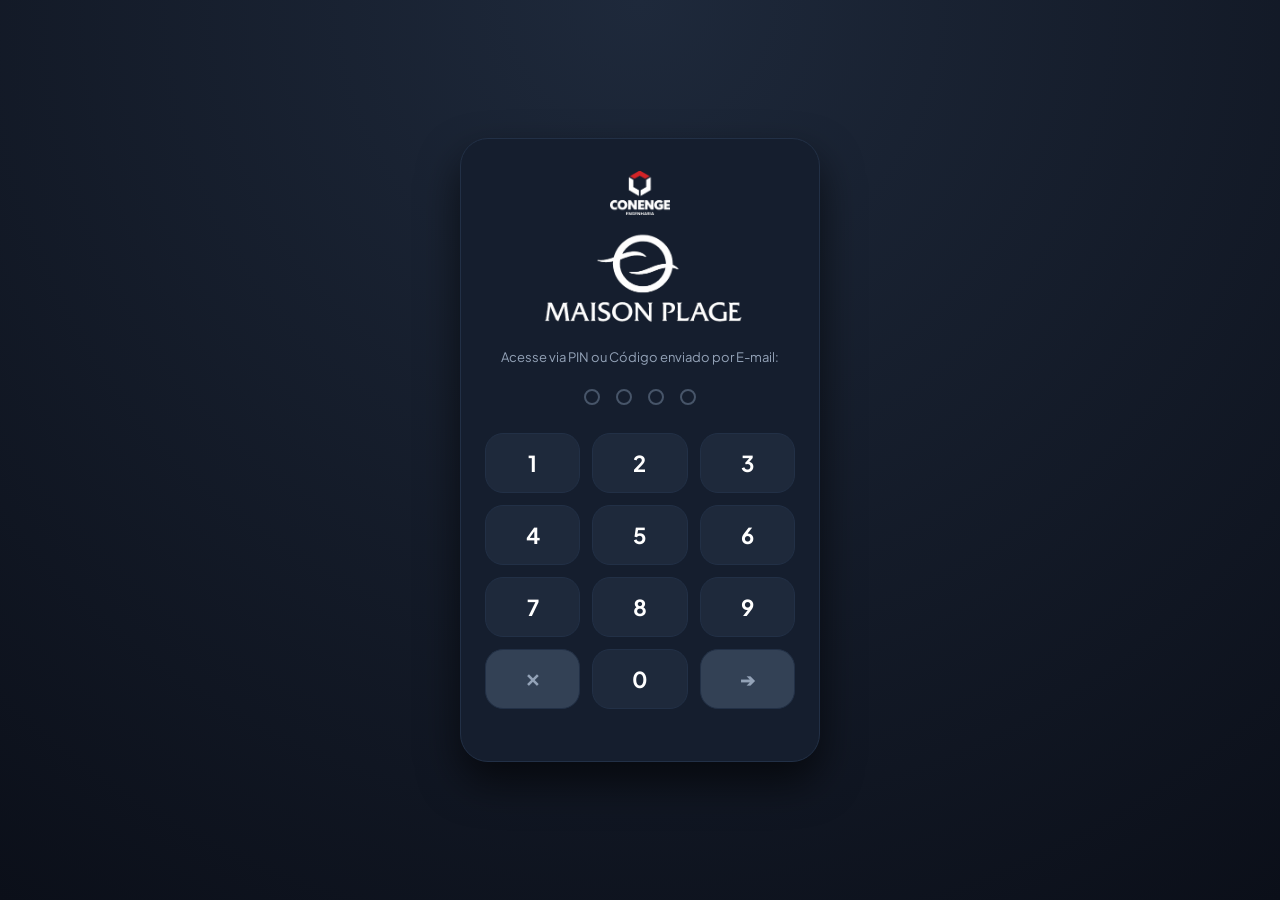
==== commit 801f04cc: "feat: otimizacao zero-delay, pdfs telegram 481, layout limpo sem simulador (templates/index.html)" ====
--- a/templates/index.html
+++ b/templates/index.html
@@ -97,17 +97,6 @@
         <button class="pin-btn pin-action" onclick="app.submitPin()">➔</button>
       </div>
 
-      <!-- SIMULADOR DE TESTES DOS 4 PERFIS -->
-      <div style="margin-top:20px;padding-top:16px;border-top:1px solid rgba(255,255,255,0.08);">
-        <div style="font-size:11px;font-weight:700;color:var(--text-muted);text-transform:uppercase;letter-spacing:1px;margin-bottom:8px;text-align:center;">🧪 Simulador de Perfis (Testes Rápidos):</div>
-        <div style="display:grid;grid-template-columns:1fr 1fr;gap:6px;">
-          <button class="btn-profile-test" onclick="app.quickLogin('admin')">👑 Admin Master</button>
-          <button class="btn-profile-test" onclick="app.quickLogin('engenharia')">🏗️ Engenharia</button>
-          <button class="btn-profile-test" onclick="app.quickLogin('administracao')">📦 Administração</button>
-          <button class="btn-profile-test" onclick="app.quickLogin('campo')">👷 Campo</button>
-        </div>
-      </div>
-
       </div>
     </div>
   </div>
@@ -130,7 +119,7 @@
               <span id="headerRoleBadge" class="role-tag" style="font-size:9.5px;padding:2px 6px;">👑 Admin</span>
             </div>
             <div style="display:flex;align-items:center;gap:6px;">
-              <span id="headerOrdersCountBadge" style="font-size:9.5px;color:#10b981;font-weight:700;background:rgba(16,185,129,0.1);padding:2px 6px;border-radius:4px;">🟢 1.306 itens</span>
+              <span id="headerOrdersCountBadge" style="font-size:9.5px;color:#10b981;font-weight:700;background:rgba(16,185,129,0.1);padding:2px 6px;border-radius:4px;">🟢 1.510 itens</span>
               <button class="logout-btn" onclick="app.logout()" title="Sair" style="padding:3px 7px;font-size:11px;">🚪</button>
             </div>
           </div>
@@ -304,6 +293,9 @@
       <h3 class="items-head">📦 Itens Solicitados:</h3>
       <div class="items-list-box" id="mItemsList"></div>
 
+      <!-- CONTATOS DO FORNECEDOR (APÓS OS ITENS PARA EVITAR SOBREPOSIÇÃO) -->
+      <div id="mContactSection" style="margin-bottom:12px;"></div>
+
       <div class="modal-actions" id="mModalActions"></div>
     </div>
   </div>
@@ -404,20 +396,6 @@
   </div>
 
 
-  <!-- MODAL DE PEDIDOS DO INSUMO SELECIONADO -->
-  <div class="modal-backdrop" id="matOrdersModal" onclick="app.closeMatOrdersModal(event)">
-    <div class="modal-sheet" onclick="event.stopPropagation()">
-      <div class="sheet-handle"></div>
-      <div class="modal-head">
-        <div>
-          <h2 class="order-number" id="matModalTitle" style="font-size:16px;">Insumo</h2>
-          <p class="order-fornec" id="matModalSub">Pedidos de Compra Vinculados</p>
-        </div>
-        <button class="btn-close" onclick="app.closeMatOrdersModal()">✕</button>
-      </div>
-      <div class="cards-list" id="matOrdersCards" style="margin-top:10px;"></div>
-    </div>
-  </div>
 
 
   <!-- MODAL DE LINK DE CONVITE GERADO -->
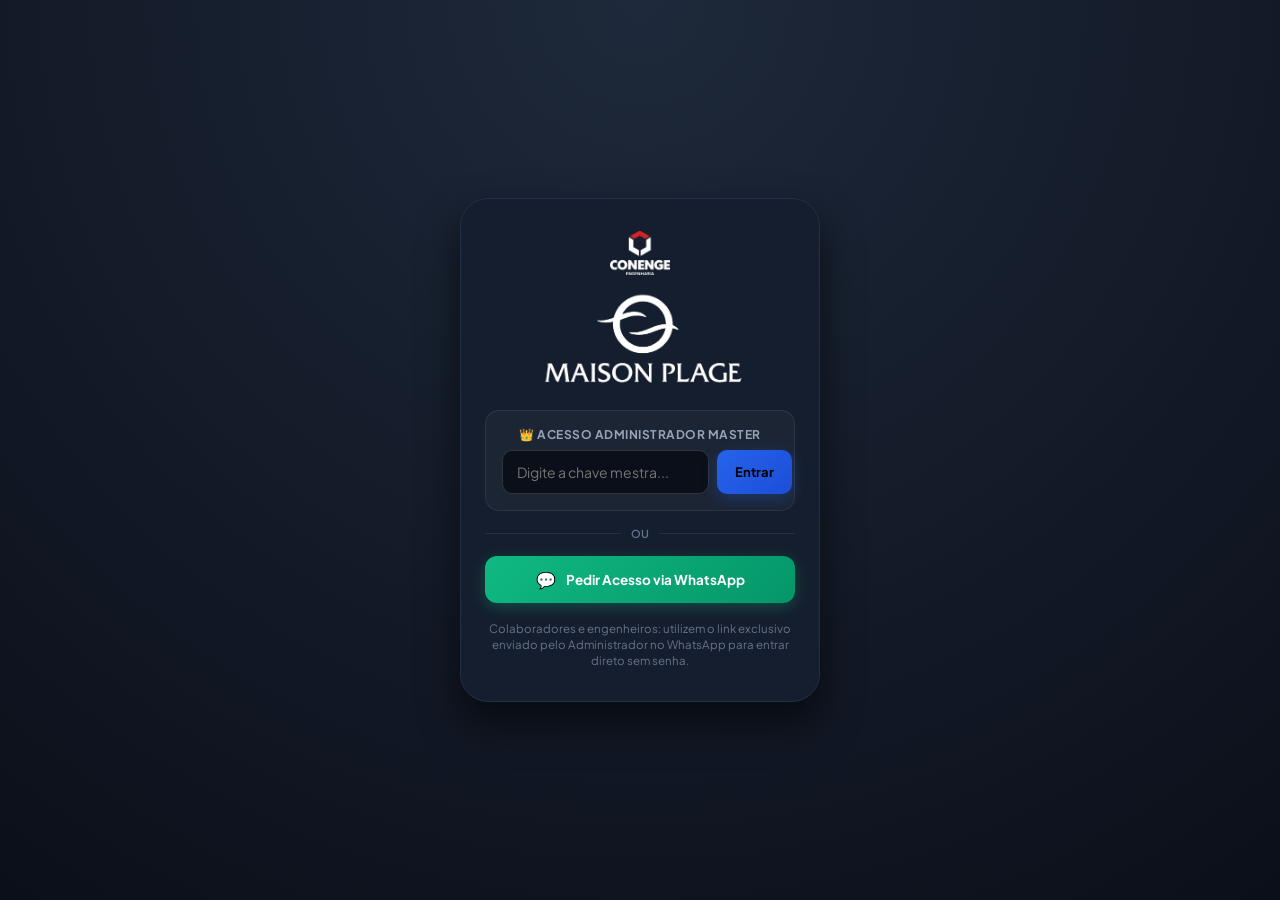
==== commit 6dda1e20: "feat: autenticacao mestre admpgi1204 e links diretos whatsapp para equipe (templates/index.html)" ====
--- a/templates/index.html
+++ b/templates/index.html
@@ -73,30 +73,39 @@
           <img src="/static/img/logo_maison_plage.png" alt="Maison Plage" style="max-width:230px;height:auto;object-fit:contain;display:inline-block;">
         </div>
       </div>
-      <p class="login-sub">Acesse via PIN ou Código enviado por E-mail:</p>
-
-      <div class="pin-display">
-        <span class="pin-dot" id="dot1"></span>
-        <span class="pin-dot" id="dot2"></span>
-        <span class="pin-dot" id="dot3"></span>
-        <span class="pin-dot" id="dot4"></span>
-      </div>
-
-      <div class="pin-pad">
-        <button class="pin-btn" onclick="app.pressPin('1')">1</button>
-        <button class="pin-btn" onclick="app.pressPin('2')">2</button>
-        <button class="pin-btn" onclick="app.pressPin('3')">3</button>
-        <button class="pin-btn" onclick="app.pressPin('4')">4</button>
-        <button class="pin-btn" onclick="app.pressPin('5')">5</button>
-        <button class="pin-btn" onclick="app.pressPin('6')">6</button>
-        <button class="pin-btn" onclick="app.pressPin('7')">7</button>
-        <button class="pin-btn" onclick="app.pressPin('8')">8</button>
-        <button class="pin-btn" onclick="app.pressPin('9')">9</button>
-        <button class="pin-btn pin-action" onclick="app.clearPin()">✕</button>
-        <button class="pin-btn" onclick="app.pressPin('0')">0</button>
-        <button class="pin-btn pin-action" onclick="app.submitPin()">➔</button>
-      </div>
-
+      <div style="margin-top:16px;display:flex;flex-direction:column;gap:14px;width:100%;">
+        <!-- ACESSO ADMIN MASTER -->
+        <div style="background:rgba(255,255,255,0.03);border:1px solid rgba(255,255,255,0.08);border-radius:14px;padding:16px;">
+          <div style="font-size:12px;font-weight:700;color:#94a3b8;margin-bottom:8px;text-transform:uppercase;letter-spacing:0.5px;">👑 Acesso Administrador Master</div>
+          <div style="display:flex;gap:8px;">
+            <input type="password" id="loginAdminKey" placeholder="Digite a chave mestra..." 
+                   style="flex:1;background:var(--bg);border:1px solid rgba(255,255,255,0.15);border-radius:10px;padding:12px 14px;color:#fff;font-size:14px;outline:none;"
+                   onkeydown="if(event.key==='Enter') app.submitAdminKey()">
+            <button onclick="app.submitAdminKey()" class="btn-primary" style="padding:0 18px;border-radius:10px;font-weight:700;font-size:13px;border:none;cursor:pointer;background:linear-gradient(135deg, #2563eb, #1d4ed8);box-shadow:0 4px 15px rgba(37,99,235,0.3);">
+              Entrar
+            </button>
+          </div>
+          <div id="loginErrorMsg" style="color:#ef4444;font-size:12px;margin-top:8px;display:none;font-weight:600;"></div>
+        </div>
+
+        <!-- DIVISOR -->
+        <div style="display:flex;align-items:center;gap:10px;margin:2px 0;">
+          <div style="flex:1;height:1px;background:rgba(255,255,255,0.08);"></div>
+          <span style="font-size:11px;color:#64748b;font-weight:600;text-transform:uppercase;">ou</span>
+          <div style="flex:1;height:1px;background:rgba(255,255,255,0.08);"></div>
+        </div>
+
+        <!-- PEDIR ACESSO VIA WHATSAPP -->
+        <a href="https://wa.me/5582996657442?text=Ol%C3%A1%20Paulo%2C%20gostaria%20de%20solicitar%20meu%20link%20de%20acesso%20ao%20App%20de%20Pedidos%20do%20Residencial%20Maison%20Plage." 
+           target="_blank" 
+           style="display:flex;align-items:center;justify-content:center;gap:10px;background:linear-gradient(135deg, #10b981, #059669);color:#fff;padding:13px 16px;border-radius:12px;font-weight:700;font-size:13.5px;text-decoration:none;box-shadow:0 4px 15px rgba(16,185,129,0.3);transition:transform 0.15s;">
+          <span style="font-size:16px;">💬</span>
+          <span>Pedir Acesso via WhatsApp</span>
+        </a>
+
+        <div style="font-size:11.5px;color:#64748b;text-align:center;line-height:1.4;margin-top:4px;">
+          Colaboradores e engenheiros: utilizem o link exclusivo enviado pelo Administrador no WhatsApp para entrar direto sem senha.
+        </div>
       </div>
     </div>
   </div>
@@ -210,29 +219,23 @@
         <div class="financial-box" id="financialBox"></div>
       </section>
 
-      <!-- MÓDULO 8: USUÁRIOS & CONVITES -->
+      <!-- MÓDULO 8: CONTROLE EXCLUSIVO DE ACESSOS (ADMIN MASTER) -->
       <section id="modTeam" class="module-section">
-        <div style="display:flex;justify-content:space-between;align-items:center;margin-bottom:14px;">
-          <h2>👥 Gestão de Usuários</h2>
-          <button class="btn-pdf-action" onclick="app.openGenerateInviteModal()" style="margin-top:0;padding:8px 12px;font-size:11px;border:none;cursor:pointer;background:linear-gradient(135deg, #2563eb, #1d4ed8);">
-            🔗 Gerar Link de Convite
+        <div style="display:flex;justify-content:space-between;align-items:center;margin-bottom:14px;flex-wrap:wrap;gap:8px;">
+          <div>
+            <h2 style="font-size:16px;font-weight:800;color:#fff;">👑 Gestão de Acessos</h2>
+            <div style="font-size:11px;color:#94a3b8;">Controle exclusivo do Administrador Master</div>
+          </div>
+          <button class="btn-pdf-action" onclick="app.openNewCollaboratorModal()" style="margin-top:0;padding:9px 14px;font-size:12px;border:none;cursor:pointer;background:linear-gradient(135deg, #10b981, #059669);box-shadow:0 4px 15px rgba(16,185,129,0.3);">
+            ➕ Gerar Acesso WhatsApp
           </button>
         </div>
 
-        <!-- SEÇÃO DE SOLICITAÇÕES PENDENTES -->
-        <div id="pendingRequestsContainer" style="display:none;margin-bottom:16px;">
-          <div style="font-size:12px;font-weight:800;color:#fbbf24;text-transform:uppercase;letter-spacing:0.5px;margin-bottom:8px;">
-            🔔 Solicitações Pendentes de Aprovação:
-          </div>
-          <div id="pendingRequestsList" style="display:flex;flex-direction:column;gap:8px;"></div>
-        </div>
-
-        <!-- LISTA DE USUÁRIOS ATIVOS -->
-        <div style="font-size:12px;font-weight:800;color:var(--text-muted);text-transform:uppercase;letter-spacing:0.5px;margin-bottom:8px;">
-          👥 Membros com Acesso Autorizado:
-        </div>
-        <div class="team-list" id="teamList">
-          <div style="padding:20px;text-align:center;color:#94a3b8">Carregando usuários...</div>
+        <div style="font-size:12px;font-weight:700;color:var(--text-muted);text-transform:uppercase;letter-spacing:0.5px;margin-bottom:8px;">
+          👥 Colaboradores com Acesso Ativo:
+        </div>
+        <div class="team-list" id="collaboratorsList">
+          <div style="padding:20px;text-align:center;color:#94a3b8">Carregando acessos...</div>
         </div>
       </section>
 
@@ -398,29 +401,60 @@
 
 
 
-  <!-- MODAL DE LINK DE CONVITE GERADO -->
-  <div class="modal-backdrop" id="inviteGeneratedModal" onclick="app.closeInviteModal(event)">
+  <!-- MODAL DE GERAR NOVO ACESSO DE COLABORADOR (WHATSAPP) -->
+  <div class="modal-backdrop" id="collaboratorModal" onclick="app.closeCollaboratorModal(event)">
     <div class="modal-sheet" onclick="event.stopPropagation()" style="max-height:85vh;">
       <div class="sheet-handle"></div>
       <div class="modal-head">
         <div>
-          <h2 class="order-number" style="font-size:16px;">🔗 Link de Convite Único</h2>
-          <p class="order-fornec">Válido para 1 único cadastro de novo membro</p>
-        </div>
-        <button class="btn-close" onclick="app.closeInviteModal()">✕</button>
+          <h2 class="order-number" style="font-size:16px;">📲 Novo Acesso de Colaborador</h2>
+          <p class="order-fornec">Link direto permanente para entrar sem senha</p>
+        </div>
+        <button class="btn-close" onclick="app.closeCollaboratorModal()">✕</button>
       </div>
       
-      <div style="padding:14px 0;">
-        <div style="font-size:12px;color:#94a3b8;margin-bottom:8px;">Envie este link para o novo usuário instalar e solicitar acesso:</div>
-        <input type="text" id="generatedInviteLinkInput" class="search-input" readonly style="color:#60a5fa;font-weight:700;font-size:12px;background:rgba(0,0,0,0.3);margin-bottom:12px;" onclick="this.select()">
-        
+      <div id="collabFormSection" style="padding:14px 0;display:flex;flex-direction:column;gap:12px;">
+        <div>
+          <label style="font-size:11.5px;color:#94a3b8;font-weight:700;display:block;margin-bottom:5px;">NOME DO COLABORADOR:</label>
+          <input type="text" id="collabNameInput" placeholder="Ex: Carlos Eduardo (Engenheiro)" class="search-input" style="font-size:13px;color:#fff;">
+        </div>
+
+        <div>
+          <label style="font-size:11.5px;color:#94a3b8;font-weight:700;display:block;margin-bottom:5px;">PERFIL DE ACESSO:</label>
+          <select id="collabRoleSelect" class="search-input" style="font-size:13px;color:#fff;background:var(--surface);">
+            <option value="engenharia">🏗️ Engenharia (Total: Materiais, Prazos, R$, Contatos e PDFs)</option>
+            <option value="administracao">📦 Administração (Materiais, Prazos, Contatos e PDFs)</option>
+            <option value="campo">👷 Campo / Obra (Entregas e Insumos - Sem Valores R$)</option>
+          </select>
+        </div>
+
+        <div>
+          <label style="font-size:11.5px;color:#94a3b8;font-weight:700;display:block;margin-bottom:5px;">WHATSAPP DO COLABORADOR (OPCIONAL):</label>
+          <input type="tel" id="collabPhoneInput" placeholder="Ex: 82999998888" class="search-input" style="font-size:13px;color:#fff;">
+        </div>
+
+        <button class="btn-pdf-action" onclick="app.submitNewCollaborator()" style="border:none;cursor:pointer;margin-top:6px;background:linear-gradient(135deg, #2563eb, #1d4ed8);">
+          ⚡ Gerar Link de Acesso Exclusivo
+        </button>
+      </div>
+
+      <!-- SEÇÃO DO RESULTADO GERADO -->
+      <div id="collabResultSection" style="display:none;padding:14px 0;">
+        <div style="background:rgba(16,185,129,0.1);border:1px solid rgba(16,185,129,0.3);border-radius:10px;padding:12px;margin-bottom:12px;">
+          <div style="color:#10b981;font-weight:700;font-size:13px;margin-bottom:4px;">✅ Acesso Gerado com Sucesso!</div>
+          <div id="collabResultDesc" style="color:#e2e8f0;font-size:11.5px;"></div>
+        </div>
+
+        <label style="font-size:11px;color:#94a3b8;font-weight:700;display:block;margin-bottom:4px;">LINK DIRETO:</label>
+        <input type="text" id="collabGeneratedLink" class="search-input" readonly style="color:#60a5fa;font-weight:700;font-size:11.5px;background:rgba(0,0,0,0.3);margin-bottom:12px;" onclick="this.select()">
+
         <div style="display:flex;gap:8px;">
-          <button class="btn-pdf-action" onclick="app.copyInviteLink()" style="flex:1;border:none;cursor:pointer;">
+          <a id="collabWhatsAppBtn" href="#" target="_blank" class="btn-pdf-action" style="flex:1;background:linear-gradient(135deg, #10b981, #059669);text-decoration:none;margin-top:0;display:flex;align-items:center;justify-content:center;gap:6px;">
+            <span>💬</span> Enviar no WhatsApp
+          </a>
+          <button class="btn-pdf-action" onclick="app.copyCollabLink()" style="flex:1;background:#334155;border:none;cursor:pointer;margin-top:0;">
             📋 Copiar Link
           </button>
-          <button class="btn-pdf-action" onclick="app.shareInviteLink()" style="flex:1;background:linear-gradient(135deg, #10b981, #059669);border:none;cursor:pointer;">
-            💬 Enviar WhatsApp
-          </button>
         </div>
       </div>
     </div>
--- a/static/css/app.css
+++ b/static/css/app.css
@@ -144,6 +144,13 @@
   visibility: visible; 
   pointer-events: auto;
 }
+
+/* HIERARQUIA DE STACKING CONTEXT: MODAIS SOBREPOSTOS */
+#matOrdersModal { z-index: 1000; }
+#orderModal { z-index: 1150; }
+#pdfViewerModal { z-index: 1250; }
+#callModal { z-index: 1350; }
+#addUserModal, #inviteGeneratedModal { z-index: 1350; }
 
 .modal-sheet { 
   background: #151e2e; 
@@ -260,14 +267,98 @@
 .btn-pdf-action { display: block; width: 100%; text-align: center; background: linear-gradient(135deg, #2563eb, #1d4ed8); color: #fff; text-decoration: none; padding: 12px 14px; border-radius: 12px; font-weight: 800; font-size: 12.5px; margin-top: 10px; box-shadow: 0 4px 15px rgba(37,99,235,0.4); }
 .btn-pdf-action:active { transform: scale(0.98); }
 
-/* MACRO GRUPOS */
-.macro-group-card { background: var(--surface); border: 1px solid var(--surface-border); border-radius: var(--radius); padding: 14px; margin-bottom: 10px; cursor: pointer; transition: all 0.2s; grid-column: span 2; }
-.macro-group-card:active { transform: scale(0.99); }
-.macro-title { font-size: 15px; font-weight: 800; color: #fff; }
-.macro-badge { background: rgba(37,99,235,0.2); color: #60a5fa; font-weight: 800; font-size: 11px; padding: 3px 8px; border-radius: 8px; }
-.macro-sub-info { font-size: 11px; color: var(--text-muted); margin-top: 4px; }
-.macro-sub-item { display: flex; justify-content: space-between; align-items: center; background: var(--bg); border: 1px solid rgba(255,255,255,0.05); padding: 8px 12px; border-radius: 8px; margin-bottom: 6px; font-size: 12px; font-weight: 600; cursor: pointer; }
-.macro-sub-item:active { background: rgba(37,99,235,0.3); }
+/* MACRO GRUPOS COMPACTOS COM EXPANSÃO SUAVE */
+.groups-grid { display: flex; flex-direction: column; gap: 8px; }
+.macro-group-card { 
+  background: var(--surface); 
+  border: 1px solid var(--surface-border); 
+  border-radius: var(--radius); 
+  padding: 11px 13px; 
+  margin-bottom: 0; 
+  cursor: pointer; 
+  transition: background 0.2s, border-color 0.2s, transform 0.15s; 
+  user-select: none;
+}
+.macro-group-card:active { transform: scale(0.995); }
+.macro-group-card.expanded { 
+  border-color: rgba(96, 165, 250, 0.45); 
+  background: rgba(30, 41, 59, 0.85); 
+  box-shadow: 0 4px 15px rgba(0,0,0,0.25);
+}
+.macro-card-head { display: flex; justify-content: space-between; align-items: center; }
+.macro-title-row { display: flex; align-items: center; gap: 8px; min-width: 0; }
+.macro-icon { font-size: 16px; flex-shrink: 0; }
+.macro-title { font-size: 13.5px; font-weight: 700; color: #f8fafc; white-space: nowrap; overflow: hidden; text-overflow: ellipsis; }
+.macro-right-meta { display: flex; align-items: center; gap: 8px; flex-shrink: 0; }
+.macro-badge { 
+  background: rgba(59, 130, 246, 0.15); 
+  color: #93c5fd; 
+  font-weight: 700; 
+  font-size: 11px; 
+  padding: 2.5px 8px; 
+  border-radius: 6px; 
+  border: 1px solid rgba(96,165,250,0.2);
+}
+.macro-chevron { 
+  color: #94a3b8; 
+  font-size: 12px; 
+  transition: transform 0.25s cubic-bezier(0.4, 0, 0.2, 1); 
+  display: inline-block; 
+}
+.macro-group-card.expanded .macro-chevron { 
+  transform: rotate(180deg); 
+  color: #60a5fa; 
+}
+.macro-sub-summary { 
+  font-size: 11px; 
+  color: var(--text-muted); 
+  margin-top: 3px; 
+  padding-left: 24px; 
+  display: flex; 
+  align-items: center; 
+  gap: 8px;
+}
+.macro-subs-wrapper { 
+  max-height: 0; 
+  opacity: 0; 
+  overflow: hidden; 
+  transition: max-height 0.3s cubic-bezier(0.4, 0, 0.2, 1), opacity 0.25s ease, margin 0.2s ease; 
+  margin-top: 0; 
+}
+.macro-group-card.expanded .macro-subs-wrapper { 
+  max-height: 1200px; 
+  opacity: 1; 
+  margin-top: 9px; 
+  border-top: 1px solid rgba(255, 255, 255, 0.08); 
+  padding-top: 8px; 
+}
+.macro-subs-grid { display: flex; flex-direction: column; gap: 5px; }
+.macro-sub-item { 
+  display: flex; 
+  justify-content: space-between; 
+  align-items: center; 
+  background: rgba(15, 23, 42, 0.6); 
+  border: 1px solid rgba(255, 255, 255, 0.04); 
+  padding: 7px 11px; 
+  border-radius: 6px; 
+  font-size: 11.5px; 
+  font-weight: 600; 
+  color: #e2e8f0; 
+  cursor: pointer; 
+  transition: background 0.15s, border-color 0.15s; 
+}
+.macro-sub-item:active { 
+  background: rgba(59, 130, 246, 0.25); 
+  border-color: rgba(96, 165, 250, 0.3);
+}
+.macro-sub-item-badge { 
+  font-size: 10.5px; 
+  font-weight: 700; 
+  color: #60a5fa; 
+  background: rgba(96, 165, 250, 0.12); 
+  padding: 1.5px 6px; 
+  border-radius: 4px; 
+}
 
 /* CONTATOS NO MODAL DO PEDIDO */
 .modal-fornec-actions { display: flex; gap: 8px; margin-top: 10px; padding-top: 8px; border-top: 1px solid rgba(255,255,255,0.06); flex-wrap: wrap; }
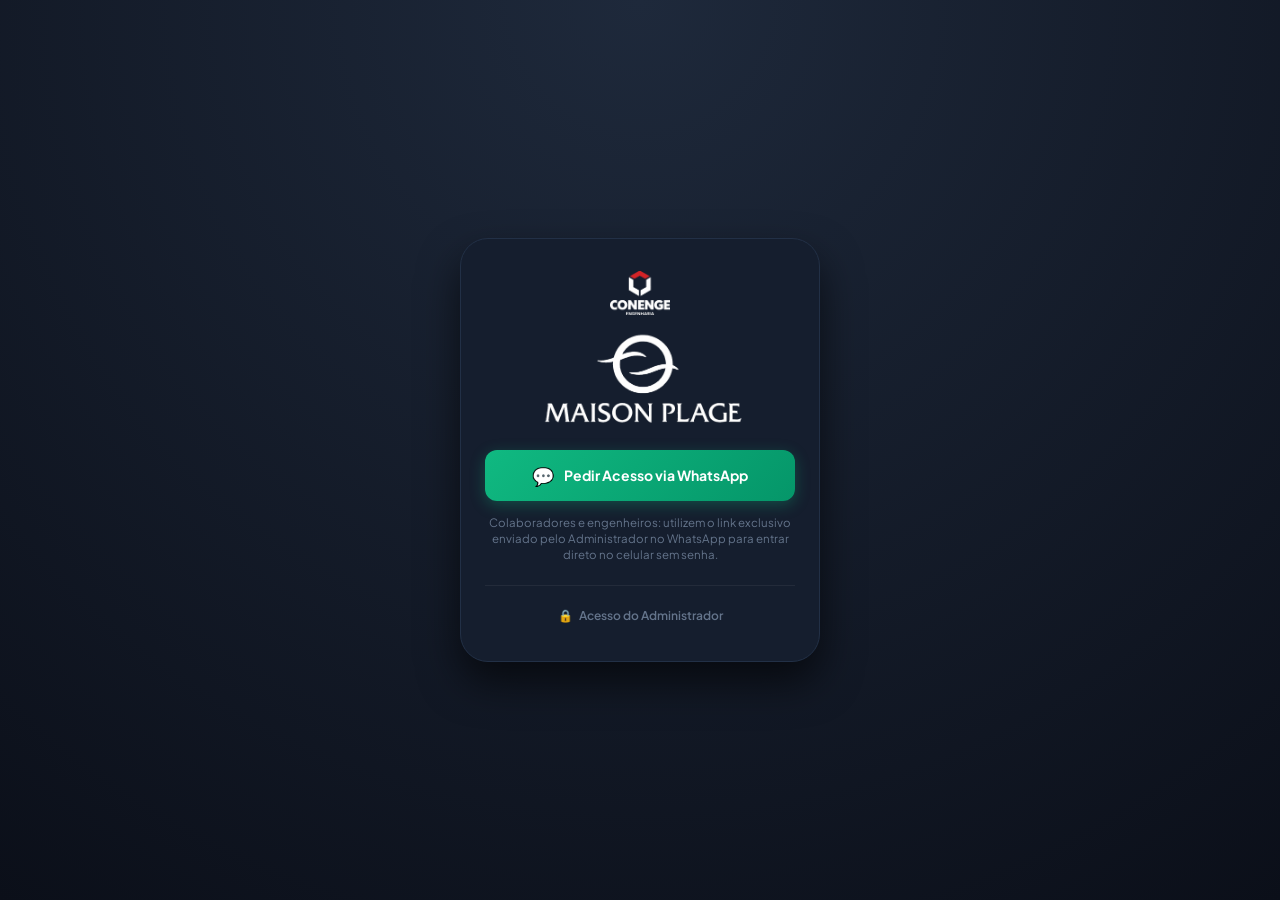
==== commit 6c1e22da: "feat: autenticacao mestre admpgi1204 e links diretos whatsapp para equipe (templates/index.html)" ====
--- a/templates/index.html
+++ b/templates/index.html
@@ -73,38 +73,43 @@
           <img src="/static/img/logo_maison_plage.png" alt="Maison Plage" style="max-width:230px;height:auto;object-fit:contain;display:inline-block;">
         </div>
       </div>
-      <div style="margin-top:16px;display:flex;flex-direction:column;gap:14px;width:100%;">
-        <!-- ACESSO ADMIN MASTER -->
-        <div style="background:rgba(255,255,255,0.03);border:1px solid rgba(255,255,255,0.08);border-radius:14px;padding:16px;">
-          <div style="font-size:12px;font-weight:700;color:#94a3b8;margin-bottom:8px;text-transform:uppercase;letter-spacing:0.5px;">👑 Acesso Administrador Master</div>
+      <div style="margin-top:18px;display:flex;flex-direction:column;gap:14px;width:100%;">
+        <!-- BOTÃO PRINCIPAL: PEDIR ACESSO VIA WHATSAPP -->
+        <a href="https://wa.me/5582996657442?text=Ol%C3%A1%20Paulo%2C%20gostaria%20de%20solicitar%20meu%20link%20de%20acesso%20ao%20App%20de%20Pedidos%20do%20Residencial%20Maison%20Plage." 
+           target="_blank" 
+           style="display:flex;align-items:center;justify-content:center;gap:10px;background:linear-gradient(135deg, #10b981, #059669);color:#fff;padding:14px 18px;border-radius:12px;font-weight:700;font-size:14px;text-decoration:none;box-shadow:0 4px 15px rgba(16,185,129,0.3);transition:transform 0.15s;">
+          <span style="font-size:18px;">💬</span>
+          <span>Pedir Acesso via WhatsApp</span>
+        </a>
+
+        <div style="font-size:11.5px;color:#64748b;text-align:center;line-height:1.4;">
+          Colaboradores e engenheiros: utilizem o link exclusivo enviado pelo Administrador no WhatsApp para entrar direto no celular sem senha.
+        </div>
+
+        <!-- DIVISOR DISCRETO -->
+        <div style="height:1px;background:rgba(255,255,255,0.06);margin:8px 0 2px;"></div>
+
+        <!-- LINK DISCRETO PARA O ADMINISTRADOR MASTER -->
+        <div style="text-align:center;">
+          <button id="btnToggleAdminLogin" onclick="app.toggleAdminLoginBox()" 
+                  style="background:none;border:none;color:#64748b;font-size:12px;font-weight:600;cursor:pointer;display:inline-flex;align-items:center;gap:6px;padding:6px 12px;border-radius:6px;transition:all 0.2s;">
+            <span>🔒</span>
+            <span>Acesso do Administrador</span>
+          </button>
+        </div>
+
+        <!-- CAIXA EXPANSÍVEL DO ADMIN MASTER -->
+        <div id="adminLoginRevealBox" style="display:none;background:rgba(255,255,255,0.03);border:1px solid rgba(255,255,255,0.08);border-radius:12px;padding:14px;margin-top:2px;">
+          <div style="font-size:11px;font-weight:700;color:#94a3b8;margin-bottom:8px;text-transform:uppercase;letter-spacing:0.5px;">Chave Mestra de Acesso:</div>
           <div style="display:flex;gap:8px;">
-            <input type="password" id="loginAdminKey" placeholder="Digite a chave mestra..." 
-                   style="flex:1;background:var(--bg);border:1px solid rgba(255,255,255,0.15);border-radius:10px;padding:12px 14px;color:#fff;font-size:14px;outline:none;"
+            <input type="password" id="loginAdminKey" placeholder="Digite a chave..." 
+                   style="flex:1;background:var(--bg);border:1px solid rgba(255,255,255,0.15);border-radius:8px;padding:10px 12px;color:#fff;font-size:13px;outline:none;"
                    onkeydown="if(event.key==='Enter') app.submitAdminKey()">
-            <button onclick="app.submitAdminKey()" class="btn-primary" style="padding:0 18px;border-radius:10px;font-weight:700;font-size:13px;border:none;cursor:pointer;background:linear-gradient(135deg, #2563eb, #1d4ed8);box-shadow:0 4px 15px rgba(37,99,235,0.3);">
+            <button onclick="app.submitAdminKey()" class="btn-primary" style="padding:0 16px;border-radius:8px;font-weight:700;font-size:12.5px;border:none;cursor:pointer;background:linear-gradient(135deg, #2563eb, #1d4ed8);">
               Entrar
             </button>
           </div>
-          <div id="loginErrorMsg" style="color:#ef4444;font-size:12px;margin-top:8px;display:none;font-weight:600;"></div>
-        </div>
-
-        <!-- DIVISOR -->
-        <div style="display:flex;align-items:center;gap:10px;margin:2px 0;">
-          <div style="flex:1;height:1px;background:rgba(255,255,255,0.08);"></div>
-          <span style="font-size:11px;color:#64748b;font-weight:600;text-transform:uppercase;">ou</span>
-          <div style="flex:1;height:1px;background:rgba(255,255,255,0.08);"></div>
-        </div>
-
-        <!-- PEDIR ACESSO VIA WHATSAPP -->
-        <a href="https://wa.me/5582996657442?text=Ol%C3%A1%20Paulo%2C%20gostaria%20de%20solicitar%20meu%20link%20de%20acesso%20ao%20App%20de%20Pedidos%20do%20Residencial%20Maison%20Plage." 
-           target="_blank" 
-           style="display:flex;align-items:center;justify-content:center;gap:10px;background:linear-gradient(135deg, #10b981, #059669);color:#fff;padding:13px 16px;border-radius:12px;font-weight:700;font-size:13.5px;text-decoration:none;box-shadow:0 4px 15px rgba(16,185,129,0.3);transition:transform 0.15s;">
-          <span style="font-size:16px;">💬</span>
-          <span>Pedir Acesso via WhatsApp</span>
-        </a>
-
-        <div style="font-size:11.5px;color:#64748b;text-align:center;line-height:1.4;margin-top:4px;">
-          Colaboradores e engenheiros: utilizem o link exclusivo enviado pelo Administrador no WhatsApp para entrar direto sem senha.
+          <div id="loginErrorMsg" style="color:#ef4444;font-size:11.5px;margin-top:8px;display:none;font-weight:600;"></div>
         </div>
       </div>
     </div>
